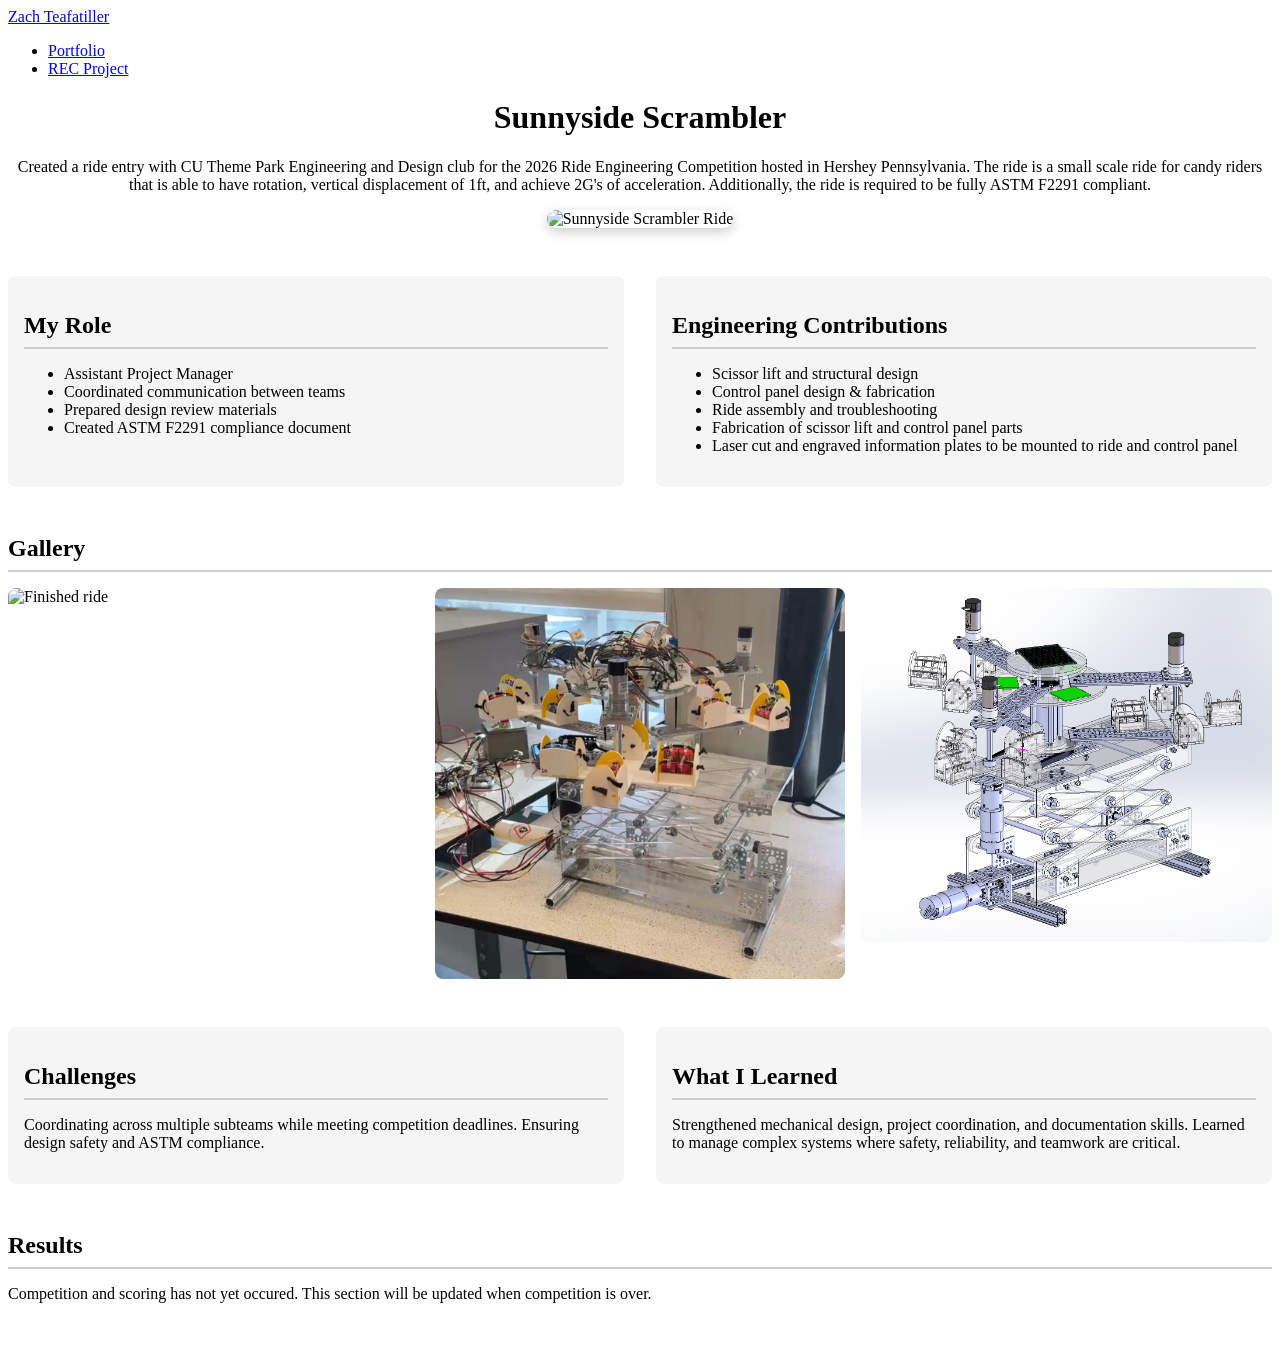
==== rec-project.html @ f2e5ba26 "added project page and included images" ====
<!DOCTYPE HTML>
<html>
<head>
    <title>Sunnyside Scrambler | Zach Teafatiller</title>
    <meta charset="utf-8" />
    <meta name="viewport" content="width=device-width, initial-scale=1" />
    <link rel="stylesheet" href="assets/css/main.css" />
    <style>
        /* Extra styling for project page layout */
        .hero {
            text-align: center;
            margin-bottom: 2rem;
        }
        .hero img {
            max-width: 80%;
            border-radius: 10px;
            box-shadow: 0 4px 12px rgba(0,0,0,0.2);
        }
        .section {
            margin: 3rem 0;
        }
        .section h2 {
            border-bottom: 2px solid #ccc;
            padding-bottom: 0.5rem;
            margin-bottom: 1rem;
        }
        .columns {
            display: flex;
            flex-wrap: wrap;
            gap: 2rem;
        }
        .column {
            flex: 1;
            min-width: 250px;
        }
        .gallery {
            display: grid;
            grid-template-columns: repeat(auto-fit, minmax(200px, 1fr));
            gap: 1rem;
        }
        .gallery img {
            width: 100%;
            border-radius: 8px;
        }
        .card {
            background: #f5f5f5;
            padding: 1rem;
            border-radius: 8px;
        }
    </style>
</head>

<body class="is-preload">

<div id="wrapper">

    <!-- Header -->
    <header id="header">
        <a href="index.html" class="logo">Zach Teafatiller</a>
    </header>

    <nav id="nav">
        <ul class="links">
            <li><a href="index.html">Portfolio</a></li>
            <li class="active"><a href="#">REC Project</a></li>
        </ul>
    </nav>

    <div id="main">

        <!-- Hero -->
        <div class="hero">
            <h1>Sunnyside Scrambler</h1>
            <p>Created a ride entry with CU Theme Park Engineering and Design club for the 2026 Ride Engineering Competition hosted in Hershey Pennsylvania.
                The ride is a small scale ride for candy riders that is able to have rotation, vertical displacement of 1ft, and achieve 2G's of acceleration.
                Additionally, the ride is required to be fully ASTM F2291 compliant.
            </p>
            <img src="images/rec2601.jpg" alt="Sunnyside Scrambler Ride">
        </div>

        <!-- Role & Contributions -->
        <div class="section columns">
            <div class="column card">
                <h2>My Role</h2>
                <ul>
                    <li>Assistant Project Manager</li>
                    <li>Coordinated communication between teams</li>
                    <li>Prepared design review materials</li>
                    <li>Created ASTM F2291 compliance document</li>
                </ul>
            </div>
            <div class="column card">
                <h2>Engineering Contributions</h2>
                <ul>
                    <li>Scissor lift and structural design</li>
                    <li>Control panel design & fabrication</li>
                    <li>Ride assembly and troubleshooting</li>
                    <li>Fabrication of scissor lift and control panel parts</li>
                    <li>Laser cut and engraved information plates to be mounted to ride and control panel</li>
                </ul>
            </div>
        </div>

        <!-- Gallery -->
        <div class="section">
            <h2>Gallery</h2>
            <div class="gallery">
                <img src="images/rec2601.jpg" alt="Finished ride" object-fit="cover" object-position="center 30%">
                <img src="images/rec2602.png" alt="Ride without theming">
                <img src="images/rec2603.png" alt="CAD Screenshot">
            </div>
        </div>

        <!-- Challenges & Learning -->
        <div class="section columns">
            <div class="column card">
                <h2>Challenges</h2>
                <p>
                    Coordinating across multiple subteams while meeting competition deadlines.
                    Ensuring design safety and ASTM compliance.
                </p>
            </div>
            <div class="column card">
                <h2>What I Learned</h2>
                <p>
                    Strengthened mechanical design, project coordination, and documentation skills.
                    Learned to manage complex systems where safety, reliability, and teamwork are critical.
                </p>
            </div>
        </div>

        <div class="section">
            <h2>Results</h2>
            <div class="results">
                Competition and scoring has not yet occured. This section will be updated when competition is over.
            </div>
        </div>

    </div>

</div>

<script src="assets/js/jquery.min.js"></script>
<script src="assets/js/main.js"></script>
</body>
</html>
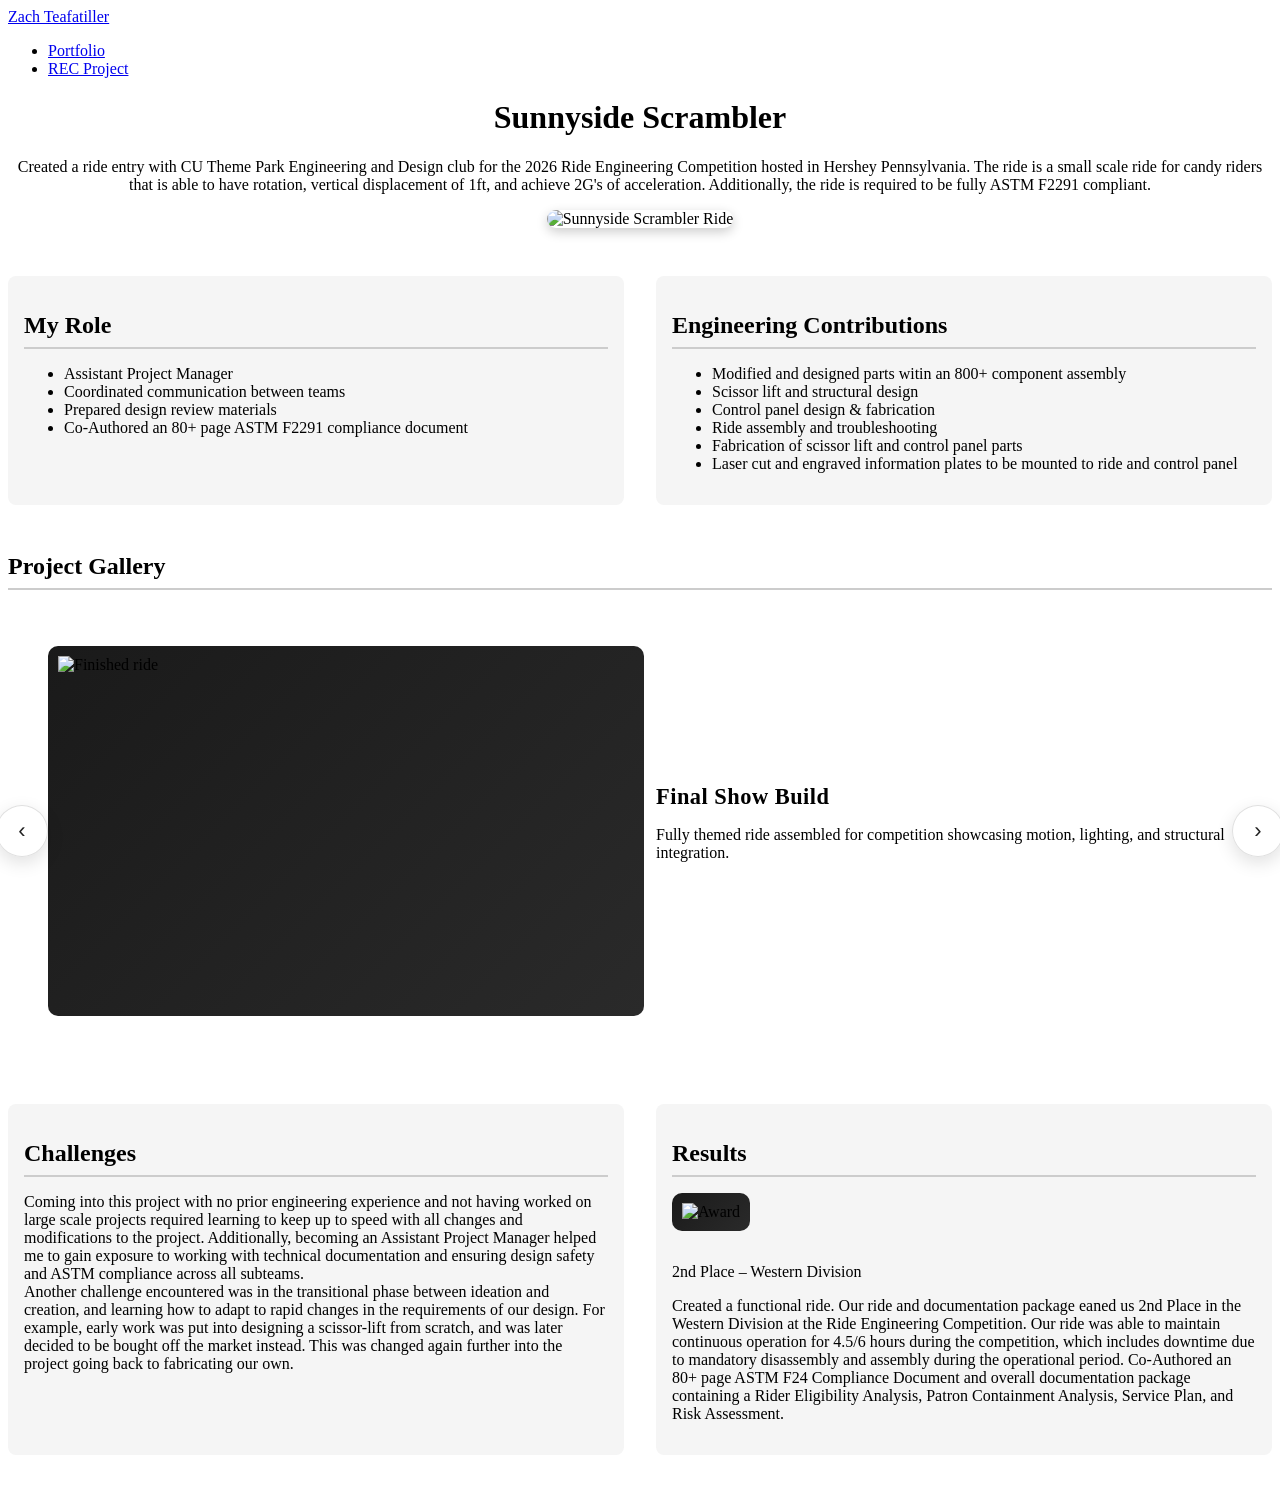
==== commit fcec1f8a: "updated rec post results and fixed nav" ====
--- a/rec-project.html
+++ b/rec-project.html
@@ -47,6 +47,132 @@
             padding: 1rem;
             border-radius: 8px;
         }
+        .imagineering-gallery {
+            position: relative;
+            display: flex;
+            align-items: center;
+            justify-content: center;
+        }
+
+        /* Track behaves like a curated exhibit strip */
+        .gallery-track {
+            display: flex;
+            overflow: hidden;
+            scroll-behavior: smooth;
+            width: 100%;
+        }
+
+        /* Each “slide” feels like a concept board */
+        .slide {
+            flex: 0 0 100%;
+            box-sizing: border-box;
+
+            display: grid;
+            grid-template-columns: 1fr 1fr;
+            gap: 2rem;
+
+            padding: 2.5rem;
+
+            min-height: 420px; /* 🔥 key fix */
+            align-items: center;
+        }
+        .caption {
+            overflow-wrap: break-word;
+            word-wrap: break-word;
+            min-width: 0;
+        }
+
+        /* Image styling = polished concept art feel */
+        .slide img {
+            width: 100%;
+            height: 350px;
+            object-fit: contain;
+            background: linear-gradient(135deg, #1a1a1a, #2a2a2a);
+            padding: 10px;
+            border-radius: 10px;
+        }
+
+        /* Typography = Imagineering report style */
+        .caption h3 {
+            margin: 0 0 0.5rem 0;
+            font-size: 1.4rem;
+            letter-spacing: 0.5px;
+        }
+
+        .caption p {
+            overflow-wrap: break-word;
+            word-break: normal;
+        }
+
+        /* Navigation buttons = subtle, clean, intentional */
+       .imagineering-gallery .nav-btn {
+            position: absolute;
+            top: 50%;
+            transform: translateY(-50%);
+
+            width: 52px !important;
+            height: 52px !important;
+
+            min-width: 52px !important;
+            min-height: 52px !important;
+
+            padding: 0 !important;
+            margin: 0 !important;
+
+            display: flex;
+            align-items: center;
+            justify-content: center;
+
+            box-sizing: border-box;
+
+            border-radius: 50% !important;
+
+            background: rgba(255,255,255,0.95);
+            border: 1px solid rgba(0,0,0,0.12);
+
+            font-size: 22px;
+            line-height: 1;
+
+            color: #222;
+
+            cursor: pointer;
+            user-select: none;
+
+            box-shadow: 0 6px 18px rgba(0,0,0,0.12);
+
+            overflow: hidden;
+        }
+
+        .nav-btn:hover {
+            transform: translateY(-50%) scale(1.08);
+            background: #fff;
+            box-shadow: 0 10px 24px rgba(0,0,0,0.18);
+        }
+
+        .nav-btn:active {
+            transform: translateY(-50%) scale(0.98);
+        }
+
+        .nav-btn.left {
+            left: -12px;
+        }
+
+        .nav-btn.right {
+            right: -12px;
+        }
+
+        .card img {
+            width: 100%;
+            max-width: 100%;
+            height: 220px;
+            object-fit: contain;
+
+            background: linear-gradient(135deg, #1a1a1a, #2a2a2a);
+            padding: 10px;
+            border-radius: 10px;
+
+            margin-bottom: 1rem;
+        }
     </style>
 </head>
 
@@ -86,12 +212,13 @@
                     <li>Assistant Project Manager</li>
                     <li>Coordinated communication between teams</li>
                     <li>Prepared design review materials</li>
-                    <li>Created ASTM F2291 compliance document</li>
+                    <li>Co-Authored an 80+ page ASTM F2291 compliance document</li>
                 </ul>
             </div>
             <div class="column card">
                 <h2>Engineering Contributions</h2>
                 <ul>
+                    <li>Modified and designed parts witin an 800+ component assembly</li>
                     <li>Scissor lift and structural design</li>
                     <li>Control panel design & fabrication</li>
                     <li>Ride assembly and troubleshooting</li>
@@ -103,11 +230,58 @@
 
         <!-- Gallery -->
         <div class="section">
-            <h2>Gallery</h2>
-            <div class="gallery">
-                <img src="images/rec2601.jpg" alt="Finished ride" object-fit="cover" object-position="center 30%">
-                <img src="images/rec2602.png" alt="Ride without theming">
-                <img src="images/rec2603.png" alt="CAD Screenshot">
+            <h2>Project Gallery</h2>
+
+            <div class="imagineering-gallery">
+
+                <button class="nav-btn left" onclick="scrollGallery(-1)">‹</button>
+
+                <div class="gallery-track" id="gallery">
+
+                    <div class="slide">
+                        <img src="images/rec2601.jpg" alt="Finished ride">
+                        <div class="caption">
+                            <h3>Final Show Build</h3>
+                            <p>Fully themed ride assembled for competition showcasing motion, lighting, and structural integration.</p>
+                        </div>
+                    </div>
+
+                    <div class="slide">
+                        <img src="images/rec2602.png" alt="Ride without theming">
+                        <div class="caption">
+                            <h3>Structural Phase</h3>
+                            <p>Core ride mechanism prior to theming integration and finishing details.</p>
+                        </div>
+                    </div>
+
+                    <div class="slide">
+                        <img src="images/rec2603.png" alt="CAD Screenshot">
+                        <div class="caption">
+                            <h3>Digital Design Development</h3>
+                            <p>Full assembly CAD used for iteration, clearance checks, and compliance validation.</p>
+                        </div>
+                    </div>
+
+                    <div class="slide">
+                        <img src="images/rec2604.jpg" alt="Information Plate">
+                        <div class="caption">
+                            <h3>Maintenance and Ride Information Elements</h3>
+                            <p>Designed signage and information plates fabricated for ride maintenance interaction and ASTM F1193.7 compliance display.</p>
+                        </div>
+                    </div>
+
+                    <div class="slide">
+                        <img src="images/rec2605.jpg" alt="Control Panel">
+                        <div class="caption">
+                            <h3>Operator Control System</h3>
+                            <p>Custom control panel designed for safe ride operation and load/unload coordination.</p>
+                        </div>
+                    </div>
+
+                </div>
+
+                <button class="nav-btn right" onclick="scrollGallery(1)">›</button>
+
             </div>
         </div>
 
@@ -116,23 +290,28 @@
             <div class="column card">
                 <h2>Challenges</h2>
                 <p>
-                    Coordinating across multiple subteams while meeting competition deadlines.
-                    Ensuring design safety and ASTM compliance.
+                    Coming into this project with no prior engineering experience and not having worked on large scale projects 
+                    required learning to keep up to speed with all changes and modifications to the project. 
+                    Additionally, becoming an Assistant Project Manager helped me to gain exposure to working with technical 
+                    documentation and ensuring design safety and ASTM compliance across all subteams.
+                    <br>
+                    Another challenge encountered was in the transitional phase between ideation and creation, and learning how to adapt to rapid changes
+                    in the requirements of our design. For example, early work was put into designing a scissor-lift from scratch, and was later decided 
+                    to be bought off the market instead. This was changed again further into the project going back to fabricating our own. 
                 </p>
             </div>
             <div class="column card">
-                <h2>What I Learned</h2>
+                <h2>Results</h2>
+                <div class="award">
+                    <img src="images/rec2606.jpg" alt="Award">
+                    <p class="award-title">2nd Place – Western Division</p>
+                </div>
                 <p>
-                    Strengthened mechanical design, project coordination, and documentation skills.
-                    Learned to manage complex systems where safety, reliability, and teamwork are critical.
+                    Created a functional ride. Our ride and documentation package eaned us 2nd Place in the Western Division at the Ride Engineering Competition.
+                    Our ride was able to maintain continuous operation for 4.5/6 hours during the competition, which includes downtime due to mandatory disassembly
+                    and assembly during the operational period. Co-Authored an 80+ page ASTM F24 Compliance Document and overall documentation package containing a Rider Eligibility Analysis,
+                    Patron Containment Analysis, Service Plan, and Risk Assessment.
                 </p>
-            </div>
-        </div>
-
-        <div class="section">
-            <h2>Results</h2>
-            <div class="results">
-                Competition and scoring has not yet occured. This section will be updated when competition is over.
             </div>
         </div>
 
@@ -142,5 +321,30 @@
 
 <script src="assets/js/jquery.min.js"></script>
 <script src="assets/js/main.js"></script>
+<script>
+function scrollGallery(direction) {
+    const track = document.getElementById("gallery");
+    const slides = track.querySelectorAll(".slide");
+    const slideWidth = slides[0].getBoundingClientRect().width;
+
+    const maxScroll = slideWidth * (slides.length - 1);
+    const current = track.scrollLeft;
+
+    let next = current + direction * slideWidth;
+
+    // LOOP LOGIC
+    if (next < 0) {
+        next = maxScroll;
+    } 
+    else if (next > maxScroll) {
+        next = 0;
+    }
+
+    track.scrollTo({
+        left: next,
+        behavior: "smooth"
+    });
+}
+</script>
 </body>
 </html>
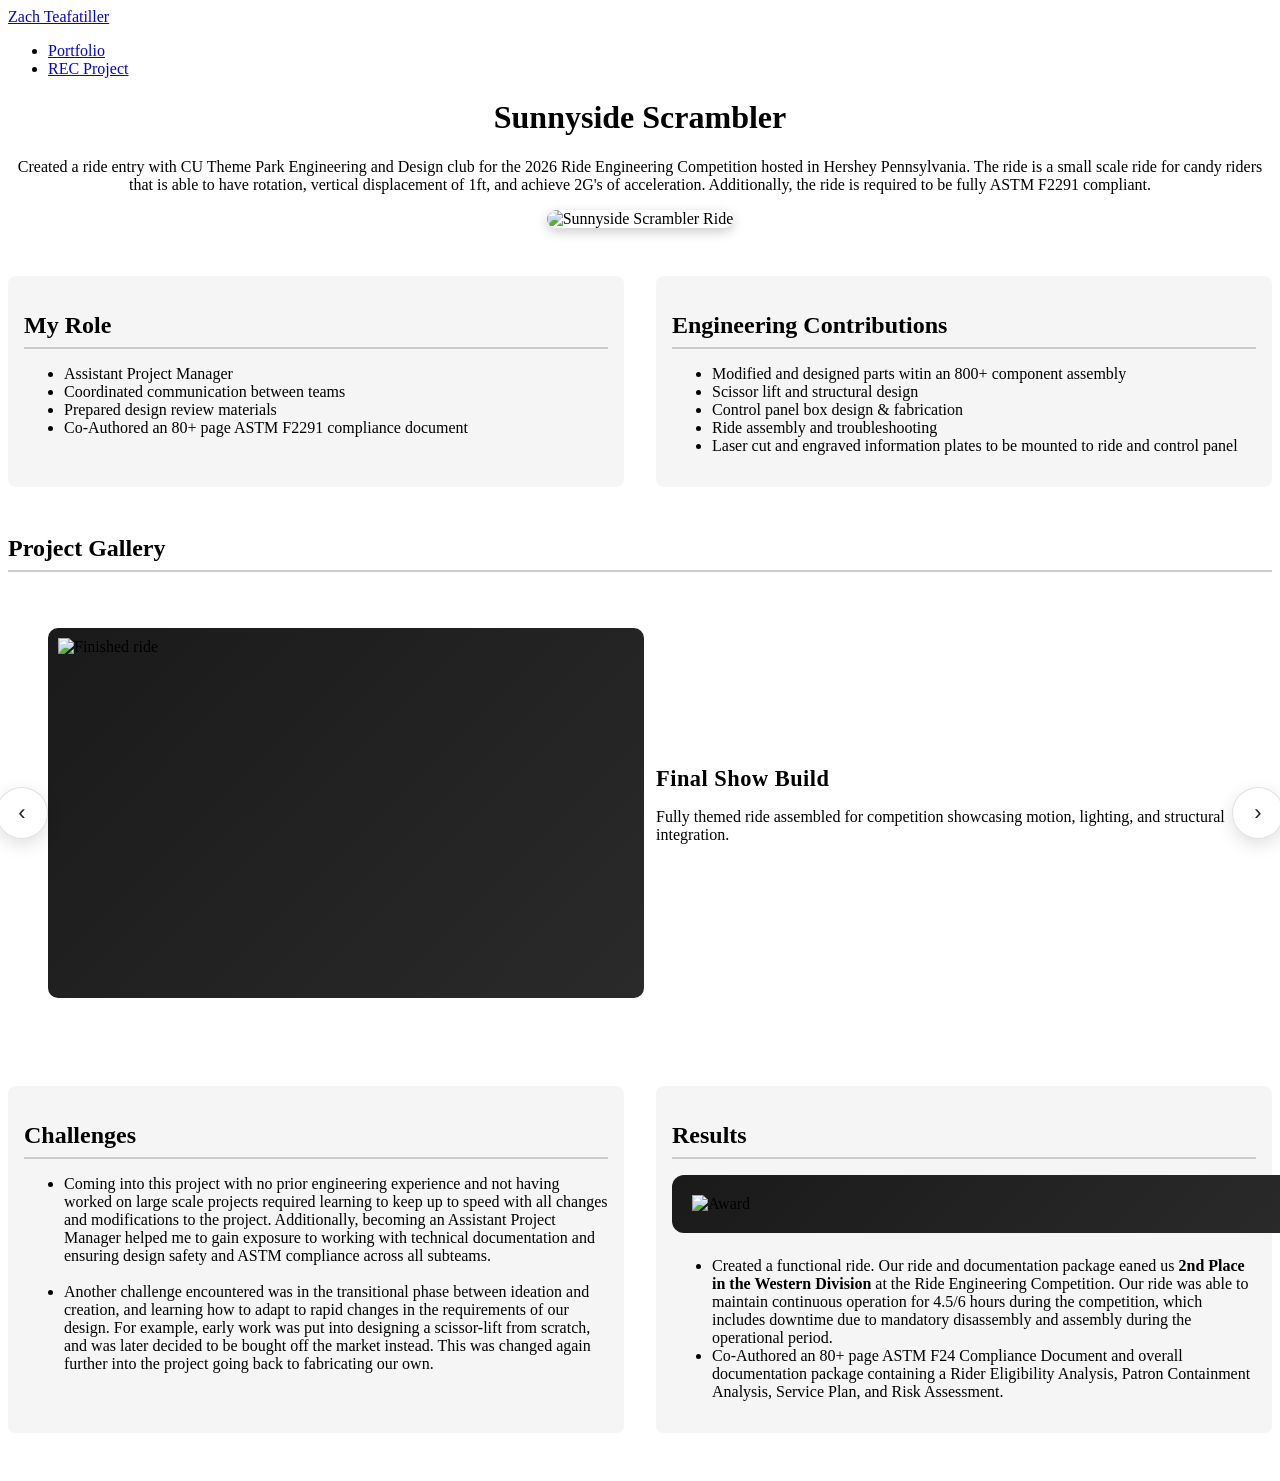
==== commit 36b388f4: "added video and final picture, other minor tweaks" ====
--- a/rec-project.html
+++ b/rec-project.html
@@ -161,17 +161,27 @@
             right: -12px;
         }
 
-        .card img {
-            width: 100%;
-            max-width: 100%;
-            height: 220px;
+        .award img {
+            width: 100%;
+            height: auto;              /* 🔥 lets it scale naturally */
+            max-height: 500px;         /* optional cap */
             object-fit: contain;
 
+            display: block;
+            margin: 0 auto 1.5rem auto;
+
+            background: linear-gradient(135deg, #1a1a1a, #2a2a2a);
+            padding: 20px;
+            border-radius: 12px;
+        }
+
+        .slide video {
+            width: 100%;
+            height: 350px;
+            object-fit: contain;
             background: linear-gradient(135deg, #1a1a1a, #2a2a2a);
             padding: 10px;
             border-radius: 10px;
-
-            margin-bottom: 1rem;
         }
     </style>
 </head>
@@ -220,9 +230,8 @@
                 <ul>
                     <li>Modified and designed parts witin an 800+ component assembly</li>
                     <li>Scissor lift and structural design</li>
-                    <li>Control panel design & fabrication</li>
+                    <li>Control panel box design & fabrication</li>
                     <li>Ride assembly and troubleshooting</li>
-                    <li>Fabrication of scissor lift and control panel parts</li>
                     <li>Laser cut and engraved information plates to be mounted to ride and control panel</li>
                 </ul>
             </div>
@@ -243,6 +252,17 @@
                         <div class="caption">
                             <h3>Final Show Build</h3>
                             <p>Fully themed ride assembled for competition showcasing motion, lighting, and structural integration.</p>
+                        </div>
+                    </div>
+
+                    <div class="slide">
+                        <video controls id="demo-video">
+                            <source src="images/rec2600.mp4" type="video/mp4">
+                        </video>
+
+                        <div class="caption">
+                            <h3>Ride Motion Demonstration</h3>
+                            <p>Full operational test showing rotation and vertical displacement during continuous operation.</p>
                         </div>
                     </div>
 
@@ -290,27 +310,31 @@
             <div class="column card">
                 <h2>Challenges</h2>
                 <p>
-                    Coming into this project with no prior engineering experience and not having worked on large scale projects 
-                    required learning to keep up to speed with all changes and modifications to the project. 
-                    Additionally, becoming an Assistant Project Manager helped me to gain exposure to working with technical 
-                    documentation and ensuring design safety and ASTM compliance across all subteams.
-                    <br>
-                    Another challenge encountered was in the transitional phase between ideation and creation, and learning how to adapt to rapid changes
-                    in the requirements of our design. For example, early work was put into designing a scissor-lift from scratch, and was later decided 
-                    to be bought off the market instead. This was changed again further into the project going back to fabricating our own. 
+                    <ul><li>Coming into this project with no prior engineering experience and not having worked on large scale projects 
+                        required learning to keep up to speed with all changes and modifications to the project. 
+                        Additionally, becoming an Assistant Project Manager helped me to gain exposure to working with technical 
+                        documentation and ensuring design safety and ASTM compliance across all subteams.</li>
+                        <br>
+                        <li>Another challenge encountered was in the transitional phase between ideation and creation, and learning how to adapt to rapid changes
+                        in the requirements of our design. For example, early work was put into designing a scissor-lift from scratch, and was later decided 
+                        to be bought off the market instead. This was changed again further into the project going back to fabricating our own. </li>
+                    </ul>
+                    
                 </p>
             </div>
             <div class="column card">
                 <h2>Results</h2>
                 <div class="award">
                     <img src="images/rec2606.jpg" alt="Award">
-                    <p class="award-title">2nd Place – Western Division</p>
                 </div>
                 <p>
-                    Created a functional ride. Our ride and documentation package eaned us 2nd Place in the Western Division at the Ride Engineering Competition.
+                    <ul>
+                    <li>Created a functional ride. Our ride and documentation package eaned us <strong>2nd Place in the Western Division</strong> at the Ride Engineering Competition.
                     Our ride was able to maintain continuous operation for 4.5/6 hours during the competition, which includes downtime due to mandatory disassembly
-                    and assembly during the operational period. Co-Authored an 80+ page ASTM F24 Compliance Document and overall documentation package containing a Rider Eligibility Analysis,
-                    Patron Containment Analysis, Service Plan, and Risk Assessment.
+                    and assembly during the operational period. </li>
+                    
+                    <li>Co-Authored an 80+ page ASTM F24 Compliance Document and overall documentation package containing a Rider Eligibility Analysis,
+                    Patron Containment Analysis, Service Plan, and Risk Assessment.</li></ul>
                 </p>
             </div>
         </div>
@@ -345,6 +369,15 @@
         behavior: "smooth"
     });
 }
+
+const video = document.getElementById("demo-video");
+
+video.addEventListener("timeupdate", () => {
+    if (video.currentTime >= 18 || video.currentTime <= 5) {
+        video.pause();
+        video.currentTime = 5.5; // loops first 15 seconds
+    }
+});
 </script>
 </body>
 </html>
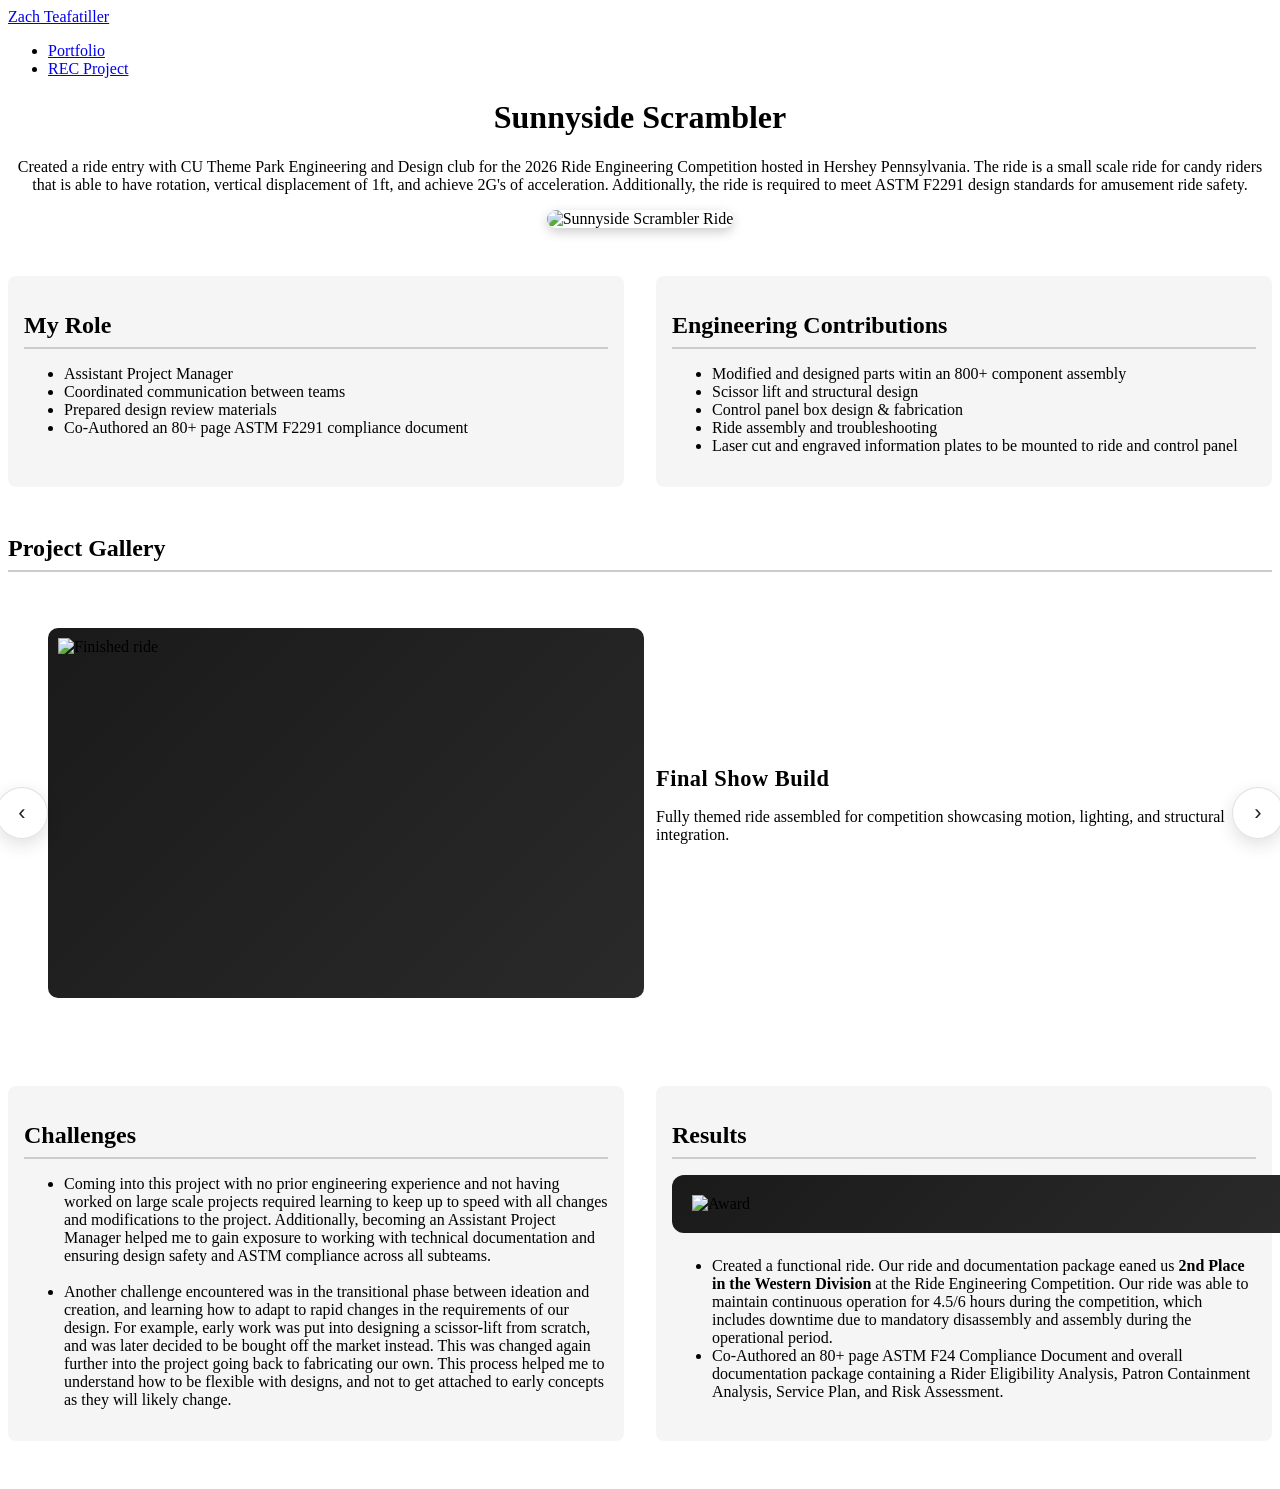
==== commit 219dc1aa: "small text tweaks" ====
--- a/rec-project.html
+++ b/rec-project.html
@@ -209,7 +209,7 @@
             <h1>Sunnyside Scrambler</h1>
             <p>Created a ride entry with CU Theme Park Engineering and Design club for the 2026 Ride Engineering Competition hosted in Hershey Pennsylvania.
                 The ride is a small scale ride for candy riders that is able to have rotation, vertical displacement of 1ft, and achieve 2G's of acceleration.
-                Additionally, the ride is required to be fully ASTM F2291 compliant.
+                Additionally, the ride is required to meet ASTM F2291 design standards for amusement ride safety.
             </p>
             <img src="images/rec2601.jpg" alt="Sunnyside Scrambler Ride">
         </div>
@@ -317,7 +317,8 @@
                         <br>
                         <li>Another challenge encountered was in the transitional phase between ideation and creation, and learning how to adapt to rapid changes
                         in the requirements of our design. For example, early work was put into designing a scissor-lift from scratch, and was later decided 
-                        to be bought off the market instead. This was changed again further into the project going back to fabricating our own. </li>
+                        to be bought off the market instead. This was changed again further into the project going back to fabricating our own. This process helped
+                        me to understand how to be flexible with designs, and not to get attached to early concepts as they will likely change.</li>
                     </ul>
                     
                 </p>
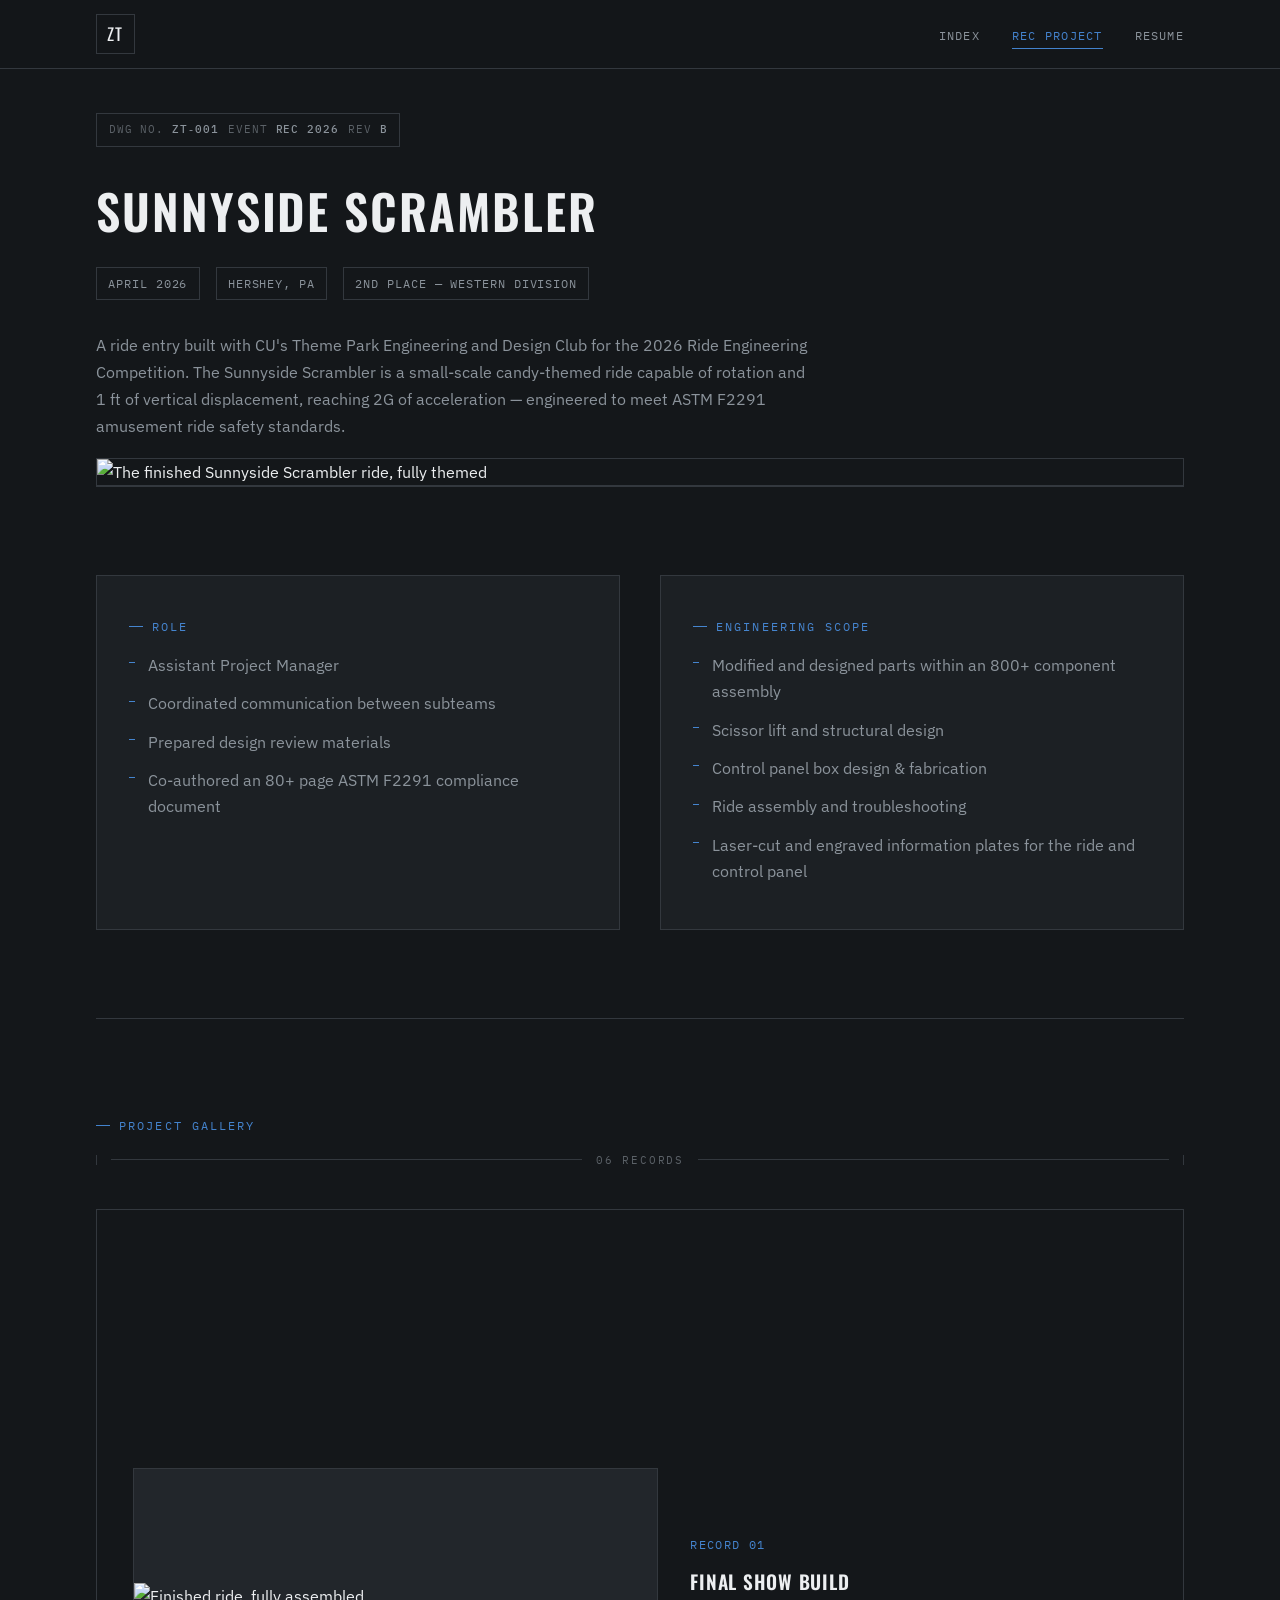
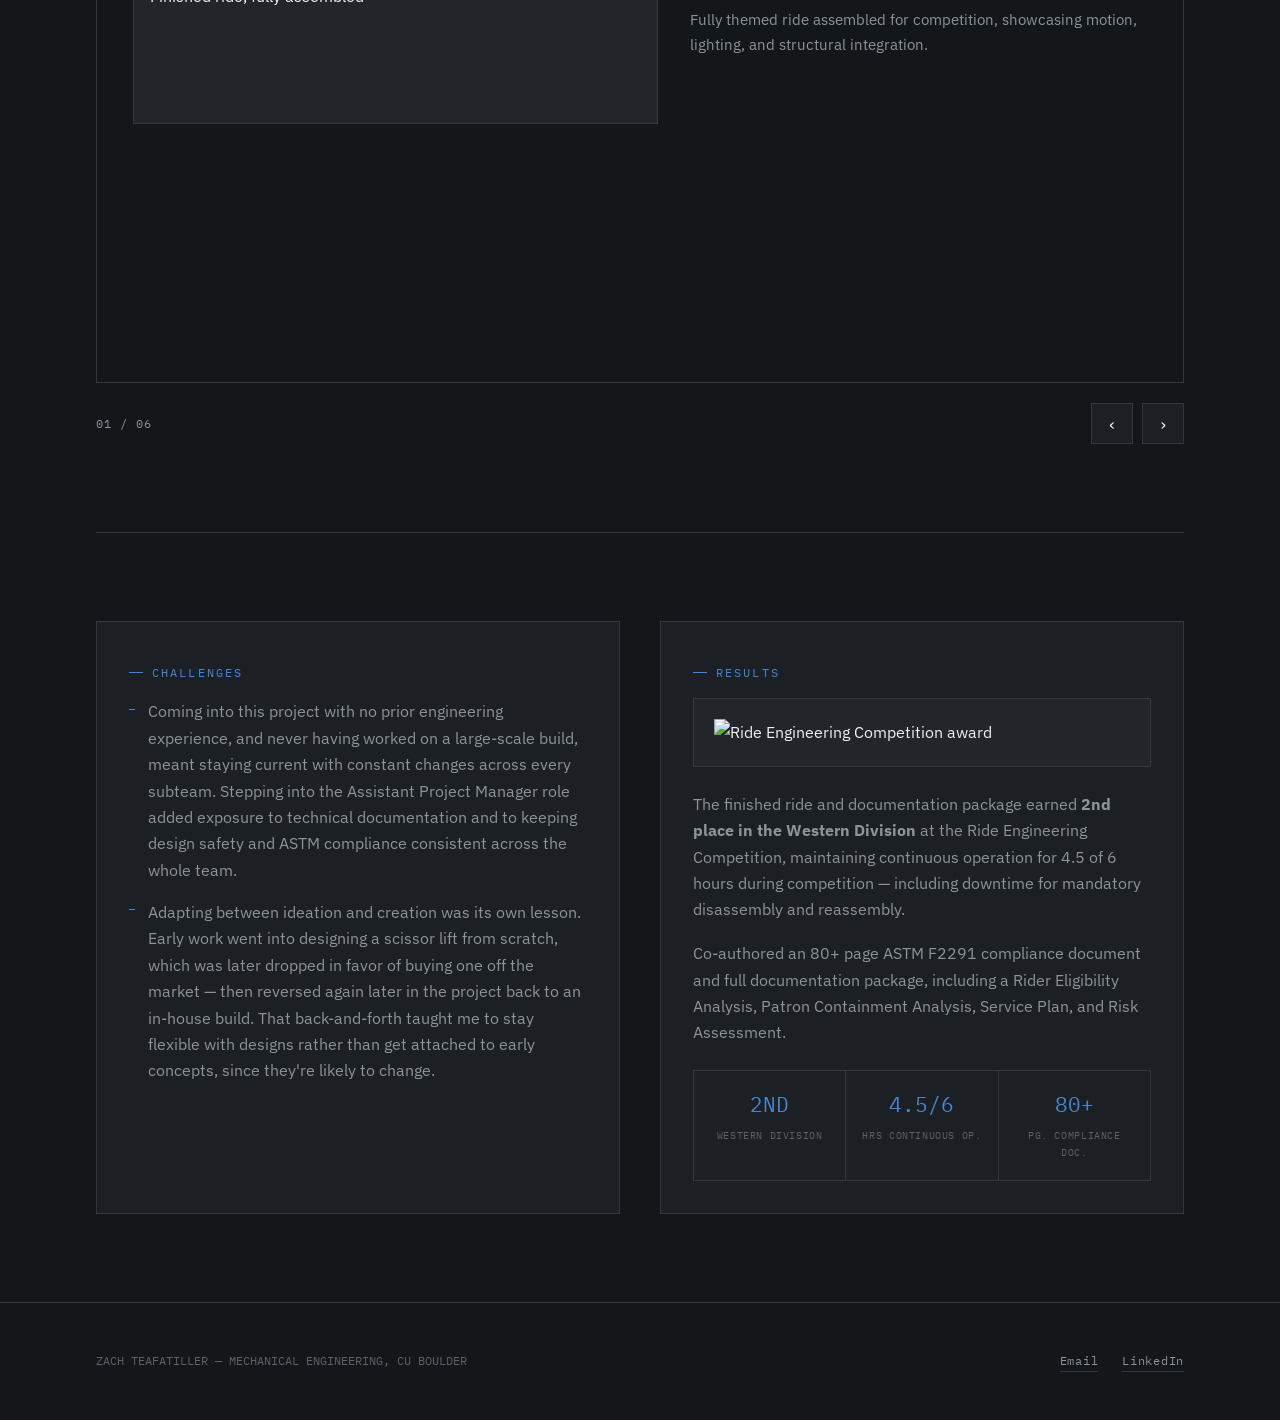
==== commit 619460be: "2.0" ====
--- a/rec-project.html
+++ b/rec-project.html
@@ -1,384 +1,232 @@
-<!DOCTYPE HTML>
-<html>
+<!DOCTYPE html>
+<html lang="en">
 <head>
-    <title>Sunnyside Scrambler | Zach Teafatiller</title>
-    <meta charset="utf-8" />
-    <meta name="viewport" content="width=device-width, initial-scale=1" />
-    <link rel="stylesheet" href="assets/css/main.css" />
-    <style>
-        /* Extra styling for project page layout */
-        .hero {
-            text-align: center;
-            margin-bottom: 2rem;
-        }
-        .hero img {
-            max-width: 80%;
-            border-radius: 10px;
-            box-shadow: 0 4px 12px rgba(0,0,0,0.2);
-        }
-        .section {
-            margin: 3rem 0;
-        }
-        .section h2 {
-            border-bottom: 2px solid #ccc;
-            padding-bottom: 0.5rem;
-            margin-bottom: 1rem;
-        }
-        .columns {
-            display: flex;
-            flex-wrap: wrap;
-            gap: 2rem;
-        }
-        .column {
-            flex: 1;
-            min-width: 250px;
-        }
-        .gallery {
-            display: grid;
-            grid-template-columns: repeat(auto-fit, minmax(200px, 1fr));
-            gap: 1rem;
-        }
-        .gallery img {
-            width: 100%;
-            border-radius: 8px;
-        }
-        .card {
-            background: #f5f5f5;
-            padding: 1rem;
-            border-radius: 8px;
-        }
-        .imagineering-gallery {
-            position: relative;
-            display: flex;
-            align-items: center;
-            justify-content: center;
-        }
-
-        /* Track behaves like a curated exhibit strip */
-        .gallery-track {
-            display: flex;
-            overflow: hidden;
-            scroll-behavior: smooth;
-            width: 100%;
-        }
-
-        /* Each “slide” feels like a concept board */
-        .slide {
-            flex: 0 0 100%;
-            box-sizing: border-box;
-
-            display: grid;
-            grid-template-columns: 1fr 1fr;
-            gap: 2rem;
-
-            padding: 2.5rem;
-
-            min-height: 420px; /* 🔥 key fix */
-            align-items: center;
-        }
-        .caption {
-            overflow-wrap: break-word;
-            word-wrap: break-word;
-            min-width: 0;
-        }
-
-        /* Image styling = polished concept art feel */
-        .slide img {
-            width: 100%;
-            height: 350px;
-            object-fit: contain;
-            background: linear-gradient(135deg, #1a1a1a, #2a2a2a);
-            padding: 10px;
-            border-radius: 10px;
-        }
-
-        /* Typography = Imagineering report style */
-        .caption h3 {
-            margin: 0 0 0.5rem 0;
-            font-size: 1.4rem;
-            letter-spacing: 0.5px;
-        }
-
-        .caption p {
-            overflow-wrap: break-word;
-            word-break: normal;
-        }
-
-        /* Navigation buttons = subtle, clean, intentional */
-       .imagineering-gallery .nav-btn {
-            position: absolute;
-            top: 50%;
-            transform: translateY(-50%);
-
-            width: 52px !important;
-            height: 52px !important;
-
-            min-width: 52px !important;
-            min-height: 52px !important;
-
-            padding: 0 !important;
-            margin: 0 !important;
-
-            display: flex;
-            align-items: center;
-            justify-content: center;
-
-            box-sizing: border-box;
-
-            border-radius: 50% !important;
-
-            background: rgba(255,255,255,0.95);
-            border: 1px solid rgba(0,0,0,0.12);
-
-            font-size: 22px;
-            line-height: 1;
-
-            color: #222;
-
-            cursor: pointer;
-            user-select: none;
-
-            box-shadow: 0 6px 18px rgba(0,0,0,0.12);
-
-            overflow: hidden;
-        }
-
-        .nav-btn:hover {
-            transform: translateY(-50%) scale(1.08);
-            background: #fff;
-            box-shadow: 0 10px 24px rgba(0,0,0,0.18);
-        }
-
-        .nav-btn:active {
-            transform: translateY(-50%) scale(0.98);
-        }
-
-        .nav-btn.left {
-            left: -12px;
-        }
-
-        .nav-btn.right {
-            right: -12px;
-        }
-
-        .award img {
-            width: 100%;
-            height: auto;              /* 🔥 lets it scale naturally */
-            max-height: 500px;         /* optional cap */
-            object-fit: contain;
-
-            display: block;
-            margin: 0 auto 1.5rem auto;
-
-            background: linear-gradient(135deg, #1a1a1a, #2a2a2a);
-            padding: 20px;
-            border-radius: 12px;
-        }
-
-        .slide video {
-            width: 100%;
-            height: 350px;
-            object-fit: contain;
-            background: linear-gradient(135deg, #1a1a1a, #2a2a2a);
-            padding: 10px;
-            border-radius: 10px;
-        }
-    </style>
+  <meta charset="utf-8" />
+  <title>Sunnyside Scrambler — Zach Teafatiller</title>
+  <meta name="viewport" content="width=device-width, initial-scale=1" />
+  <meta name="description" content="The Sunnyside Scrambler — a Ride Engineering Competition entry built with CU's Theme Park Engineering and Design Club." />
+  <link rel="stylesheet" href="assets/css/main.css" />
 </head>
-
-<body class="is-preload">
-
-<div id="wrapper">
-
-    <!-- Header -->
-    <header id="header">
-        <a href="index.html" class="logo">Zach Teafatiller</a>
-    </header>
-
-    <nav id="nav">
-        <ul class="links">
-            <li><a href="index.html">Portfolio</a></li>
-            <li class="active"><a href="#">REC Project</a></li>
-        </ul>
-    </nav>
-
-    <div id="main">
-
-        <!-- Hero -->
-        <div class="hero">
-            <h1>Sunnyside Scrambler</h1>
-            <p>Created a ride entry with CU Theme Park Engineering and Design club for the 2026 Ride Engineering Competition hosted in Hershey Pennsylvania.
-                The ride is a small scale ride for candy riders that is able to have rotation, vertical displacement of 1ft, and achieve 2G's of acceleration.
-                Additionally, the ride is required to meet ASTM F2291 design standards for amusement ride safety.
-            </p>
-            <img src="images/rec2601.jpg" alt="Sunnyside Scrambler Ride">
-        </div>
-
-        <!-- Role & Contributions -->
-        <div class="section columns">
-            <div class="column card">
-                <h2>My Role</h2>
-                <ul>
-                    <li>Assistant Project Manager</li>
-                    <li>Coordinated communication between teams</li>
-                    <li>Prepared design review materials</li>
-                    <li>Co-Authored an 80+ page ASTM F2291 compliance document</li>
-                </ul>
-            </div>
-            <div class="column card">
-                <h2>Engineering Contributions</h2>
-                <ul>
-                    <li>Modified and designed parts witin an 800+ component assembly</li>
-                    <li>Scissor lift and structural design</li>
-                    <li>Control panel box design & fabrication</li>
-                    <li>Ride assembly and troubleshooting</li>
-                    <li>Laser cut and engraved information plates to be mounted to ride and control panel</li>
-                </ul>
-            </div>
-        </div>
-
-        <!-- Gallery -->
-        <div class="section">
-            <h2>Project Gallery</h2>
-
-            <div class="imagineering-gallery">
-
-                <button class="nav-btn left" onclick="scrollGallery(-1)">‹</button>
-
-                <div class="gallery-track" id="gallery">
-
-                    <div class="slide">
-                        <img src="images/rec2601.jpg" alt="Finished ride">
-                        <div class="caption">
-                            <h3>Final Show Build</h3>
-                            <p>Fully themed ride assembled for competition showcasing motion, lighting, and structural integration.</p>
-                        </div>
-                    </div>
-
-                    <div class="slide">
-                        <video controls id="demo-video">
-                            <source src="images/rec2600.mp4" type="video/mp4">
-                        </video>
-
-                        <div class="caption">
-                            <h3>Ride Motion Demonstration</h3>
-                            <p>Full operational test showing rotation and vertical displacement during continuous operation.</p>
-                        </div>
-                    </div>
-
-                    <div class="slide">
-                        <img src="images/rec2602.png" alt="Ride without theming">
-                        <div class="caption">
-                            <h3>Structural Phase</h3>
-                            <p>Core ride mechanism prior to theming integration and finishing details.</p>
-                        </div>
-                    </div>
-
-                    <div class="slide">
-                        <img src="images/rec2603.png" alt="CAD Screenshot">
-                        <div class="caption">
-                            <h3>Digital Design Development</h3>
-                            <p>Full assembly CAD used for iteration, clearance checks, and compliance validation.</p>
-                        </div>
-                    </div>
-
-                    <div class="slide">
-                        <img src="images/rec2604.jpg" alt="Information Plate">
-                        <div class="caption">
-                            <h3>Maintenance and Ride Information Elements</h3>
-                            <p>Designed signage and information plates fabricated for ride maintenance interaction and ASTM F1193.7 compliance display.</p>
-                        </div>
-                    </div>
-
-                    <div class="slide">
-                        <img src="images/rec2605.jpg" alt="Control Panel">
-                        <div class="caption">
-                            <h3>Operator Control System</h3>
-                            <p>Custom control panel designed for safe ride operation and load/unload coordination.</p>
-                        </div>
-                    </div>
-
-                </div>
-
-                <button class="nav-btn right" onclick="scrollGallery(1)">›</button>
-
-            </div>
-        </div>
-
-        <!-- Challenges & Learning -->
-        <div class="section columns">
-            <div class="column card">
-                <h2>Challenges</h2>
-                <p>
-                    <ul><li>Coming into this project with no prior engineering experience and not having worked on large scale projects 
-                        required learning to keep up to speed with all changes and modifications to the project. 
-                        Additionally, becoming an Assistant Project Manager helped me to gain exposure to working with technical 
-                        documentation and ensuring design safety and ASTM compliance across all subteams.</li>
-                        <br>
-                        <li>Another challenge encountered was in the transitional phase between ideation and creation, and learning how to adapt to rapid changes
-                        in the requirements of our design. For example, early work was put into designing a scissor-lift from scratch, and was later decided 
-                        to be bought off the market instead. This was changed again further into the project going back to fabricating our own. This process helped
-                        me to understand how to be flexible with designs, and not to get attached to early concepts as they will likely change.</li>
-                    </ul>
-                    
-                </p>
-            </div>
-            <div class="column card">
-                <h2>Results</h2>
-                <div class="award">
-                    <img src="images/rec2606.jpg" alt="Award">
-                </div>
-                <p>
-                    <ul>
-                    <li>Created a functional ride. Our ride and documentation package eaned us <strong>2nd Place in the Western Division</strong> at the Ride Engineering Competition.
-                    Our ride was able to maintain continuous operation for 4.5/6 hours during the competition, which includes downtime due to mandatory disassembly
-                    and assembly during the operational period. </li>
-                    
-                    <li>Co-Authored an 80+ page ASTM F24 Compliance Document and overall documentation package containing a Rider Eligibility Analysis,
-                    Patron Containment Analysis, Service Plan, and Risk Assessment.</li></ul>
-                </p>
-            </div>
-        </div>
-
+<body>
+
+  <nav id="site-nav">
+    <div class="container bar">
+      <a href="index.html" class="logo">ZT</a>
+      <ul class="nav-links">
+        <li><a href="index.html">Index</a></li>
+        <li><a href="rec-project.html" class="active">REC Project</a></li>
+        <li><a href="resume.html">Resume</a></li>
+      </ul>
+      <button class="nav-toggle" aria-label="Toggle navigation" aria-expanded="false">☰</button>
     </div>
-
-</div>
-
-<script src="assets/js/jquery.min.js"></script>
-<script src="assets/js/main.js"></script>
-<script>
-function scrollGallery(direction) {
-    const track = document.getElementById("gallery");
-    const slides = track.querySelectorAll(".slide");
-    const slideWidth = slides[0].getBoundingClientRect().width;
-
-    const maxScroll = slideWidth * (slides.length - 1);
-    const current = track.scrollLeft;
-
-    let next = current + direction * slideWidth;
-
-    // LOOP LOGIC
-    if (next < 0) {
-        next = maxScroll;
-    } 
-    else if (next > maxScroll) {
-        next = 0;
-    }
-
-    track.scrollTo({
-        left: next,
-        behavior: "smooth"
-    });
-}
-
-const video = document.getElementById("demo-video");
-
-video.addEventListener("timeupdate", () => {
-    if (video.currentTime >= 18 || video.currentTime <= 5) {
-        video.pause();
-        video.currentTime = 5.5; // loops first 15 seconds
-    }
-});
-</script>
+  </nav>
+
+  <main>
+
+    <!-- Project hero -->
+    <section class="container proj-hero">
+      <div class="title-block">
+        <span>DWG NO. <b>ZT&#8209;001</b></span>
+        <span>EVENT <b>REC 2026</b></span>
+        <span>REV <b>B</b></span>
+      </div>
+      <h1>Sunnyside Scrambler</h1>
+      <div class="meta-row">
+        <span>APRIL 2026</span>
+        <span>HERSHEY, PA</span>
+        <span>2ND PLACE — WESTERN DIVISION</span>
+      </div>
+      <p class="lede">
+        A ride entry built with CU's Theme Park Engineering and Design Club for the
+        2026 Ride Engineering Competition. The Sunnyside Scrambler is a small-scale
+        candy-themed ride capable of rotation and 1&nbsp;ft of vertical displacement,
+        reaching 2G of acceleration — engineered to meet ASTM F2291 amusement ride
+        safety standards.
+      </p>
+      <div class="cover">
+        <img src="images/rec2601.jpg" alt="The finished Sunnyside Scrambler ride, fully themed" />
+      </div>
+    </section>
+
+    <!-- Role & contributions -->
+    <section class="section container" data-reveal>
+      <div class="role-grid">
+        <div class="role-card">
+          <span class="eyebrow">Role</span>
+          <ul>
+            <li>Assistant Project Manager</li>
+            <li>Coordinated communication between subteams</li>
+            <li>Prepared design review materials</li>
+            <li>Co-authored an 80+ page ASTM F2291 compliance document</li>
+          </ul>
+        </div>
+        <div class="role-card">
+          <span class="eyebrow">Engineering Scope</span>
+          <ul>
+            <li>Modified and designed parts within an 800+ component assembly</li>
+            <li>Scissor lift and structural design</li>
+            <li>Control panel box design &amp; fabrication</li>
+            <li>Ride assembly and troubleshooting</li>
+            <li>Laser-cut and engraved information plates for the ride and control panel</li>
+          </ul>
+        </div>
+      </div>
+    </section>
+
+    <!-- Gallery -->
+    <section class="section container" data-reveal>
+      <span class="eyebrow">Project Gallery</span>
+      <div class="dim-rule">
+        <span class="tick"></span><span class="line"></span>
+        <span class="label">06 Records</span>
+        <span class="line"></span><span class="tick"></span>
+      </div>
+
+      <div class="gallery" data-gallery>
+        <div class="gallery-frame">
+          <div class="gallery-track">
+
+            <div class="slide">
+              <div class="media"><img src="images/rec2601.jpg" alt="Finished ride, fully assembled"></div>
+              <div class="caption">
+                <span class="idx mono">RECORD 01</span>
+                <h3>Final Show Build</h3>
+                <p>Fully themed ride assembled for competition, showcasing motion, lighting, and structural integration.</p>
+              </div>
+            </div>
+
+            <div class="slide">
+              <div class="media">
+                <video controls preload="metadata">
+                  <source src="images/rec2600.mp4" type="video/mp4">
+                </video>
+              </div>
+              <div class="caption">
+                <span class="idx mono">RECORD 02</span>
+                <h3>Ride Motion Demonstration</h3>
+                <p>Full operational test showing rotation and vertical displacement during continuous operation.</p>
+              </div>
+            </div>
+
+            <div class="slide">
+              <div class="media"><img src="images/rec2602.png" alt="Ride mechanism before theming"></div>
+              <div class="caption">
+                <span class="idx mono">RECORD 03</span>
+                <h3>Structural Phase</h3>
+                <p>Core ride mechanism prior to theming integration and finishing details.</p>
+              </div>
+            </div>
+
+            <div class="slide">
+              <div class="media"><img src="images/rec2603.png" alt="Full assembly CAD screenshot"></div>
+              <div class="caption">
+                <span class="idx mono">RECORD 04</span>
+                <h3>Digital Design Development</h3>
+                <p>Full assembly CAD used for iteration, clearance checks, and compliance validation.</p>
+              </div>
+            </div>
+
+            <div class="slide">
+              <div class="media"><img src="images/rec2604.jpg" alt="Ride information plate"></div>
+              <div class="caption">
+                <span class="idx mono">RECORD 05</span>
+                <h3>Maintenance &amp; Information Plates</h3>
+                <p>Signage and information plates fabricated for ride maintenance and ASTM F1193.7 compliance display.</p>
+              </div>
+            </div>
+
+            <div class="slide">
+              <div class="media"><img src="images/rec2605.jpg" alt="Control panel"></div>
+              <div class="caption">
+                <span class="idx mono">RECORD 06</span>
+                <h3>Operator Control System</h3>
+                <p>Custom control panel designed for safe ride operation and load/unload coordination.</p>
+              </div>
+            </div>
+
+          </div>
+        </div>
+
+        <div class="gallery-controls">
+          <span class="counter mono">01 / 06</span>
+          <div class="buttons">
+            <button class="nav-btn prev" aria-label="Previous slide">&lsaquo;</button>
+            <button class="nav-btn next" aria-label="Next slide">&rsaquo;</button>
+          </div>
+        </div>
+      </div>
+    </section>
+
+    <!-- Challenges & Results -->
+    <section class="section container" data-reveal>
+      <div class="split-2">
+        <div class="panel">
+          <span class="eyebrow">Challenges</span>
+          <ul>
+            <li>
+              Coming into this project with no prior engineering experience, and never
+              having worked on a large-scale build, meant staying current with constant
+              changes across every subteam. Stepping into the Assistant Project Manager
+              role added exposure to technical documentation and to keeping design
+              safety and ASTM compliance consistent across the whole team.
+            </li>
+            <li>
+              Adapting between ideation and creation was its own lesson. Early work went
+              into designing a scissor lift from scratch, which was later dropped in
+              favor of buying one off the market — then reversed again later in the
+              project back to an in-house build. That back-and-forth taught me to stay
+              flexible with designs rather than get attached to early concepts, since
+              they're likely to change.
+            </li>
+          </ul>
+        </div>
+
+        <div class="panel">
+          <span class="eyebrow">Results</span>
+          <div class="award-frame">
+            <img src="images/rec2606.jpg" alt="Ride Engineering Competition award">
+          </div>
+          <p>
+            The finished ride and documentation package earned <strong>2nd place in the
+            Western Division</strong> at the Ride Engineering Competition, maintaining
+            continuous operation for 4.5 of 6 hours during competition — including
+            downtime for mandatory disassembly and reassembly.
+          </p>
+          <p>
+            Co-authored an 80+ page ASTM F2291 compliance document and full
+            documentation package, including a Rider Eligibility Analysis, Patron
+            Containment Analysis, Service Plan, and Risk Assessment.
+          </p>
+          <div class="stat-row">
+            <div class="stat-tile">
+              <span class="num mono">2ND</span>
+              <span class="label">Western Division</span>
+            </div>
+            <div class="stat-tile">
+              <span class="num mono">4.5/6</span>
+              <span class="label">Hrs Continuous Op.</span>
+            </div>
+            <div class="stat-tile">
+              <span class="num mono">80+</span>
+              <span class="label">Pg. Compliance Doc.</span>
+            </div>
+          </div>
+        </div>
+      </div>
+    </section>
+
+  </main>
+
+  <footer id="site-footer">
+    <div class="container row">
+      <p>ZACH TEAFATILLER — MECHANICAL ENGINEERING, CU BOULDER</p>
+      <div class="socials">
+        <a href="mailto:zwteafatiller@gmail.com">Email</a>
+        <a href="https://www.linkedin.com/in/zach-teafatiller">LinkedIn</a>
+      </div>
+    </div>
+  </footer>
+
+  <script src="assets/js/main.js"></script>
 </body>
-</html>+</html>
--- a/assets/css/main.css
+++ b/assets/css/main.css
@@ -0,0 +1,526 @@
+/* =========================================================
+   Zach Teafatiller — Portfolio
+   Design language: technical drawing / drafting-table.
+   Title blocks, dimension rules, crop marks, spec-sheet lists.
+   ========================================================= */
+
+@import url("https://fonts.googleapis.com/css2?family=Oswald:wght@500;600;700&family=IBM+Plex+Sans:wght@400;500;600&family=IBM+Plex+Mono:wght@400;500&display=swap");
+
+:root{
+  /* --- color tokens --- */
+  --ink:        #14171a;   /* base background, near-black graphite   */
+  --panel:      #1c2024;   /* card / panel surface                   */
+  --panel-2:    #22262b;   /* raised surface (hover, alt rows)        */
+  --line:       #33383e;   /* hairline / rule / border                */
+  --paper:      #edeff1;   /* primary text, high contrast             */
+  --muted:      #8b939b;   /* secondary text                          */
+  --faint:      #5b6167;   /* tertiary / disabled text                */
+  --signal:     lab(64.51% -2.17 -55.22 / 0.781);   /* accent*/
+  --signal-ink: #2a2007;   /* text-on-signal                          */
+  --readout:    hsl(241, 46%, 57%);   /* teal — secondary accent (data / status) */
+
+  /* --- type --- */
+  --f-display: "Oswald", "Arial Narrow", sans-serif;
+  --f-body:    "IBM Plex Sans", "Segoe UI", sans-serif;
+  --f-mono:    "IBM Plex Mono", "Courier New", monospace;
+
+  --container: 68rem;
+}
+
+/* --- reset --- */
+*, *::before, *::after{ box-sizing: border-box; }
+html{ scroll-behavior: smooth; }
+body{
+  margin:0;
+  background: var(--ink);
+  color: var(--paper);
+  font-family: var(--f-body);
+  font-size: 16px;
+  line-height: 1.65;
+  -webkit-font-smoothing: antialiased;
+}
+img, video{ max-width:100%; display:block; }
+a{ color: inherit; text-decoration: none; }
+ul{ margin:0; padding:0; list-style:none; }
+h1,h2,h3,h4{
+  font-family: var(--f-display);
+  text-transform: uppercase;
+  letter-spacing: 0.04em;
+  font-weight: 600;
+  margin: 0 0 1rem 0;
+  color: var(--paper);
+}
+p{ margin: 0 0 1.1rem 0; color: var(--muted); }
+.mono{ font-family: var(--f-mono); }
+
+:focus-visible{
+  outline: 2px solid var(--signal);
+  outline-offset: 3px;
+}
+
+/* --- layout helpers --- */
+.container{
+  width: min(100% - 3rem, var(--container));
+  margin-inline: auto;
+}
+.section{ padding: 5.5rem 0; border-top: 1px solid var(--line); }
+.section:first-of-type{ border-top: 0; }
+.eyebrow{
+  font-family: var(--f-mono);
+  font-size: 0.72rem;
+  letter-spacing: 0.18em;
+  text-transform: uppercase;
+  color: var(--signal);
+  display: inline-flex;
+  align-items: center;
+  gap: 0.6rem;
+  margin-bottom: 1rem;
+}
+.eyebrow::before{
+  content:"";
+  width: 0.85rem;
+  height: 1px;
+  background: var(--signal);
+}
+
+/* dimension rule — divider styled like a drafting dimension line */
+.dim-rule{
+  display:flex;
+  align-items:center;
+  gap: 0.85rem;
+  margin: 0 0 2.5rem 0;
+}
+.dim-rule .tick{ width:1px; height:10px; background: var(--line); flex-shrink:0; }
+.dim-rule .line{ flex:1; height:1px; background: var(--line); }
+.dim-rule .label{
+  font-family: var(--f-mono);
+  font-size: 0.7rem;
+  letter-spacing: 0.16em;
+  text-transform: uppercase;
+  color: var(--faint);
+  white-space: nowrap;
+}
+
+/* title-block tag — small corner label referencing drawing sheets */
+.title-block{
+  font-family: var(--f-mono);
+  font-size: 0.68rem;
+  letter-spacing: 0.08em;
+  color: var(--faint);
+  display: inline-flex;
+  gap: 0.6rem;
+  border: 1px solid var(--line);
+  padding: 0.45rem 0.75rem;
+  white-space: nowrap;
+}
+.title-block b{ color: var(--muted); font-weight: 500; }
+
+/* =============== NAV =============== */
+#site-nav{
+  position: sticky;
+  top: 0;
+  z-index: 100;
+  background: rgba(20,23,26,0.86);
+  backdrop-filter: blur(10px);
+  border-bottom: 1px solid var(--line);
+}
+#site-nav .bar{
+  display:flex;
+  align-items:center;
+  justify-content:space-between;
+  height: 4.25rem;
+}
+.logo{
+  font-family: var(--f-display);
+  font-size: 1.05rem;
+  letter-spacing: 0.06em;
+  border: 1px solid var(--line);
+  padding: 0.35rem 0.65rem;
+}
+.logo:hover{ border-color: var(--signal); color: var(--signal); }
+.nav-links{ display:flex; gap: 2rem; }
+.nav-links a{
+  font-family: var(--f-mono);
+  font-size: 0.78rem;
+  letter-spacing: 0.1em;
+  text-transform: uppercase;
+  color: var(--muted);
+  padding: 0.3rem 0;
+  border-bottom: 1px solid transparent;
+  transition: color .2s ease, border-color .2s ease;
+}
+.nav-links a:hover{ color: var(--paper); }
+.nav-links a.active{ color: var(--signal); border-color: var(--signal); }
+.nav-toggle{
+  display:none;
+  background:none;
+  border: 1px solid var(--line);
+  color: var(--paper);
+  width: 2.4rem; height: 2.4rem;
+  font-family: var(--f-mono);
+  cursor: pointer;
+}
+
+@media (max-width: 700px){
+  .nav-links{
+    position: absolute;
+    inset: 4.25rem 0 auto 0;
+    flex-direction: column;
+    background: var(--ink);
+    border-bottom: 1px solid var(--line);
+    padding: 1.5rem 1.5rem 2rem;
+    gap: 1.25rem;
+    transform: translateY(-8px);
+    opacity: 0;
+    pointer-events: none;
+    transition: transform .2s ease, opacity .2s ease;
+  }
+  .nav-links.open{ transform: translateY(0); opacity: 1; pointer-events:auto; }
+  .nav-toggle{ display:block; }
+}
+
+/* =============== HERO =============== */
+.hero{
+  position: relative;
+  padding: 3.5rem 0 4.5rem;
+  border: 1px solid var(--line);
+  margin: 1.75rem auto 0;
+}
+.hero::before, .hero::after,
+.hero .crop-tl, .hero .crop-br{ content:""; }
+.crop{
+  position:absolute;
+  width: 1.1rem; height: 1.1rem;
+  border: 1px solid var(--signal);
+  opacity: .8;
+}
+.crop.tl{ top:-1px; left:-1px; border-right:0; border-bottom:0; }
+.crop.tr{ top:-1px; right:-1px; border-left:0; border-bottom:0; }
+.crop.bl{ bottom:-1px; left:-1px; border-right:0; border-top:0; }
+.crop.br{ bottom:-1px; right:-1px; border-left:0; border-top:0; }
+
+.hero-grid{
+  display:grid;
+  grid-template-columns: 1.1fr 0.9fr;
+  gap: 2.5rem;
+  align-items:center;
+  padding: 0 2.5rem;
+}
+.hero h1{
+  font-size: clamp(2.4rem, 5vw, 3.6rem);
+  line-height: 1.05;
+  margin-bottom: 1.25rem;
+}
+.hero .tagline{
+  font-size: 1.05rem;
+  color: var(--paper);
+  max-width: 34rem;
+}
+.hero .meta-row{
+  display:flex;
+  flex-wrap: wrap;
+  gap: 0.6rem 1rem;
+  margin-top: 1.75rem;
+}
+.hero .meta-row span{
+  font-family: var(--f-mono);
+  font-size: 0.72rem;
+  letter-spacing: 0.08em;
+  color: var(--muted);
+  border: 1px solid var(--line);
+  padding: 0.4rem 0.7rem;
+}
+.hero .title-block{ margin-top: 2rem; }
+
+.hero-art{ width:100%; }
+.hero-art svg{ width:100%; height:auto; overflow: visible; }
+.scrambler-hub{ fill: var(--panel-2); stroke: var(--line); }
+.scrambler-arm-group{
+  transform-origin: 300px 190px;
+  animation: spin 14s linear infinite;
+}
+.scrambler-arm-group.rev{
+  transform-origin: 300px 190px;
+  animation: spin-rev 9s linear infinite;
+}
+@keyframes spin{ to{ transform: rotate(360deg); } }
+@keyframes spin-rev{ to{ transform: rotate(-360deg); } }
+.blueprint-line{ stroke: var(--muted); fill:none; stroke-width:1.5; }
+.blueprint-dim{ stroke: var(--faint); stroke-width:1; }
+.blueprint-car{ fill: var(--panel); stroke: var(--signal); stroke-width: 1.5; }
+.blueprint-label{
+  font-family: var(--f-mono);
+  fill: var(--faint);
+  font-size: 9px;
+  letter-spacing: 0.03em;
+}
+.blueprint-label.hi{ fill: var(--signal); }
+
+@media (prefers-reduced-motion: reduce){
+  .scrambler-arm-group, .scrambler-arm-group.rev{ animation: none; }
+}
+
+@media (max-width: 850px){
+  .hero-grid{ grid-template-columns: 1fr; padding: 0 1.5rem; }
+  .hero-art{ order:-1; max-width: 22rem; margin-inline:auto; }
+}
+
+/* =============== ABOUT / SPEC LIST =============== */
+.about-grid{
+  display:grid;
+  grid-template-columns: 1.3fr 1fr;
+  gap: 3rem;
+}
+.spec-list li{
+  display:flex;
+  gap: 1rem;
+  padding: 0.9rem 0;
+  border-top: 1px solid var(--line);
+  font-family: var(--f-mono);
+  font-size: 0.85rem;
+  color: var(--muted);
+}
+.spec-list li:first-child{ border-top:0; }
+.spec-list li b{
+  color: var(--signal);
+  min-width: 2.2rem;
+  flex-shrink:0;
+}
+@media (max-width: 850px){
+  .about-grid{ grid-template-columns: 1fr; }
+}
+
+/* =============== FEATURED PROJECT CARD =============== */
+.project-card{
+  display:grid;
+  grid-template-columns: 1fr 1fr;
+  gap: 0;
+  border: 1px solid var(--line);
+  background: var(--panel);
+  overflow: hidden;
+  transition: border-color .2s ease;
+}
+.project-card:hover{ border-color: var(--signal); }
+.project-card .thumb{ position:relative; overflow:hidden; background: var(--panel-2); min-height: 16rem;}
+.project-card .thumb img{ width:100%; height:100%; object-fit:cover; transition: transform .5s ease; }
+.project-card:hover .thumb img{ transform: scale(1.04); }
+.project-card .copy{ padding: 2.5rem; display:flex; flex-direction:column; justify-content:center; }
+.project-card .copy .date{
+  font-family: var(--f-mono); font-size: 0.72rem; color: var(--readout);
+  letter-spacing: 0.1em; margin-bottom: 0.75rem; display:block;
+}
+.project-card .copy h3{ font-size: 1.5rem; margin-bottom: 0.9rem; }
+.project-card .copy .link-cta{
+  margin-top: 1rem;
+  font-family: var(--f-mono);
+  font-size: 0.78rem;
+  letter-spacing: 0.08em;
+  color: var(--signal);
+  display:inline-flex; align-items:center; gap:0.5rem;
+}
+@media (max-width: 850px){
+  .project-card{ grid-template-columns: 1fr; }
+}
+
+/* =============== FOOTER =============== */
+#site-footer{
+  border-top: 1px solid var(--line);
+  padding: 3rem 0;
+}
+#site-footer .row{
+  display:flex;
+  justify-content:space-between;
+  align-items:center;
+  flex-wrap: wrap;
+  gap: 1rem;
+}
+#site-footer p{ margin:0; font-family: var(--f-mono); font-size: 0.75rem; color: var(--faint); }
+#site-footer .socials{ display:flex; gap: 1.5rem; }
+#site-footer .socials a{
+  font-family: var(--f-mono);
+  font-size: 0.75rem;
+  letter-spacing: 0.06em;
+  color: var(--muted);
+  border-bottom: 1px solid var(--line);
+}
+#site-footer .socials a:hover{ color: var(--signal); border-color: var(--signal); }
+
+/* =============== PROJECT PAGE =============== */
+.proj-hero{
+  padding: 2.75rem 0 0;
+}
+.proj-hero .title-block{ margin-bottom: 1.5rem; }
+.proj-hero h1{ font-size: clamp(2rem, 4.2vw, 3rem); }
+.proj-hero .meta-row{ display:flex; flex-wrap:wrap; gap: 0.6rem 1rem; margin-bottom: 2rem; }
+.proj-hero .meta-row span{
+  font-family: var(--f-mono); font-size: 0.72rem; letter-spacing: 0.08em;
+  color: var(--muted); border: 1px solid var(--line); padding: 0.4rem 0.7rem;
+}
+.proj-hero .lede{ max-width: 46rem; font-size: 1.02rem; }
+.proj-hero .cover{
+  border: 1px solid var(--line);
+  overflow:hidden;
+  margin-top: 1rem;
+}
+.proj-hero .cover img{ width:100%; }
+
+.role-grid{
+  display:grid;
+  grid-template-columns: 1fr 1fr;
+  gap: 2.5rem;
+}
+.role-card{ border: 1px solid var(--line); padding: 2rem; background: var(--panel); }
+.role-card ul li{
+  position: relative;
+  padding-left: 1.2rem;
+  margin-bottom: 0.75rem;
+  color: var(--muted);
+}
+.role-card ul li::before{
+  content:"";
+  position:absolute; left:0; top: 0.65rem;
+  width: 6px; height: 1px;
+  background: var(--signal);
+}
+@media (max-width: 850px){ .role-grid{ grid-template-columns: 1fr; } }
+
+/* --- gallery / carousel --- */
+.gallery{ position: relative; }
+.gallery-frame{
+  border: 1px solid var(--line);
+  overflow:hidden;
+  position:relative;
+}
+.gallery-track{
+  display:flex;
+  transition: transform .45s ease;
+}
+.slide{
+  flex: 0 0 100%;
+  display:grid;
+  grid-template-columns: 1.15fr 1fr;
+  gap: 2rem;
+  padding: 2.25rem;
+  min-height: 22rem;
+  align-items:center;
+}
+.slide .media{
+  background: var(--panel-2);
+  border: 1px solid var(--line);
+  display:flex; align-items:center; justify-content:center;
+  min-height: 16rem;
+  overflow:hidden;
+}
+.slide .media img, .slide .media video{
+  width:100%; height:100%; object-fit:contain;
+}
+.slide .caption .idx{
+  font-family: var(--f-mono); font-size: 0.72rem; color: var(--signal);
+  letter-spacing:0.12em; display:block; margin-bottom: 0.75rem;
+}
+.slide .caption h3{ font-size: 1.2rem; margin-bottom: 0.6rem; }
+.slide .caption p{ font-size: 0.95rem; margin-bottom:0; }
+
+@media (max-width: 850px){
+  .slide{ grid-template-columns: 1fr; padding: 1.5rem; min-height: unset; }
+  .slide .media{ min-height: 13rem; }
+}
+
+.gallery-controls{
+  display:flex;
+  align-items:center;
+  justify-content:space-between;
+  margin-top: 1.25rem;
+}
+.gallery-controls .counter{
+  font-family: var(--f-mono);
+  font-size: 0.78rem;
+  color: var(--muted);
+  letter-spacing: 0.08em;
+}
+.gallery-controls .buttons{ display:flex; gap: 0.6rem; }
+.nav-btn{
+  width: 2.6rem; height: 2.6rem;
+  border: 1px solid var(--line);
+  background: var(--panel);
+  color: var(--paper);
+  font-family: var(--f-mono);
+  font-size: 1.05rem;
+  cursor:pointer;
+  display:flex; align-items:center; justify-content:center;
+  transition: border-color .2s ease, color .2s ease;
+}
+.nav-btn:hover{ border-color: var(--signal); color: var(--signal); }
+
+/* --- challenges / results --- */
+.split-2{
+  display:grid;
+  grid-template-columns: 1fr 1fr;
+  gap: 2.5rem;
+}
+.split-2 .panel{ border: 1px solid var(--line); background: var(--panel); padding: 2rem; }
+.split-2 .panel ul li{
+  position:relative; padding-left: 1.2rem; margin-bottom: 1rem; color: var(--muted);
+}
+.split-2 .panel ul li::before{
+  content:""; position:absolute; left:0; top:0.65rem; width:6px; height:1px; background: var(--signal);
+}
+.award-frame{
+  border: 1px solid var(--line);
+  background: var(--panel-2);
+  padding: 1.25rem;
+  margin-bottom: 1.5rem;
+}
+.stat-row{
+  display:grid;
+  grid-template-columns: repeat(3, 1fr);
+  gap: 1px;
+  background: var(--line);
+  margin-top: 1.5rem;
+  border: 1px solid var(--line);
+}
+.stat-tile{
+  background: var(--panel);
+  padding: 1.1rem 0.9rem;
+  text-align:center;
+}
+.stat-tile .num{
+  font-family: var(--f-mono);
+  font-size: 1.3rem;
+  color: var(--signal);
+  display:block;
+}
+.stat-tile .label{
+  font-family: var(--f-mono);
+  font-size: 0.64rem;
+  color: var(--faint);
+  letter-spacing: 0.06em;
+  text-transform: uppercase;
+  display:block;
+  margin-top: 0.35rem;
+}
+@media (max-width: 850px){
+  .split-2{ grid-template-columns: 1fr; }
+  .stat-row{ grid-template-columns: 1fr; }
+}
+
+.id-photo{
+  float: left;
+  width: 15rem;
+  margin: 0.15rem 1.25rem 0.75rem 0;
+  border: 1px solid var(--line);
+  padding: 0.35rem;
+  background: var(--panel);
+}
+.id-photo img{ filter: grayscale(1) contrast(1.05); }
+
+/* --- reveal-on-scroll --- */
+[data-reveal]{
+  opacity: 0;
+  transform: translateY(14px);
+  transition: opacity .6s ease, transform .6s ease;
+}
+[data-reveal].in{ opacity:1; transform: none; }
+@media (prefers-reduced-motion: reduce){
+  [data-reveal]{ opacity:1; transform:none; transition:none; }
+}
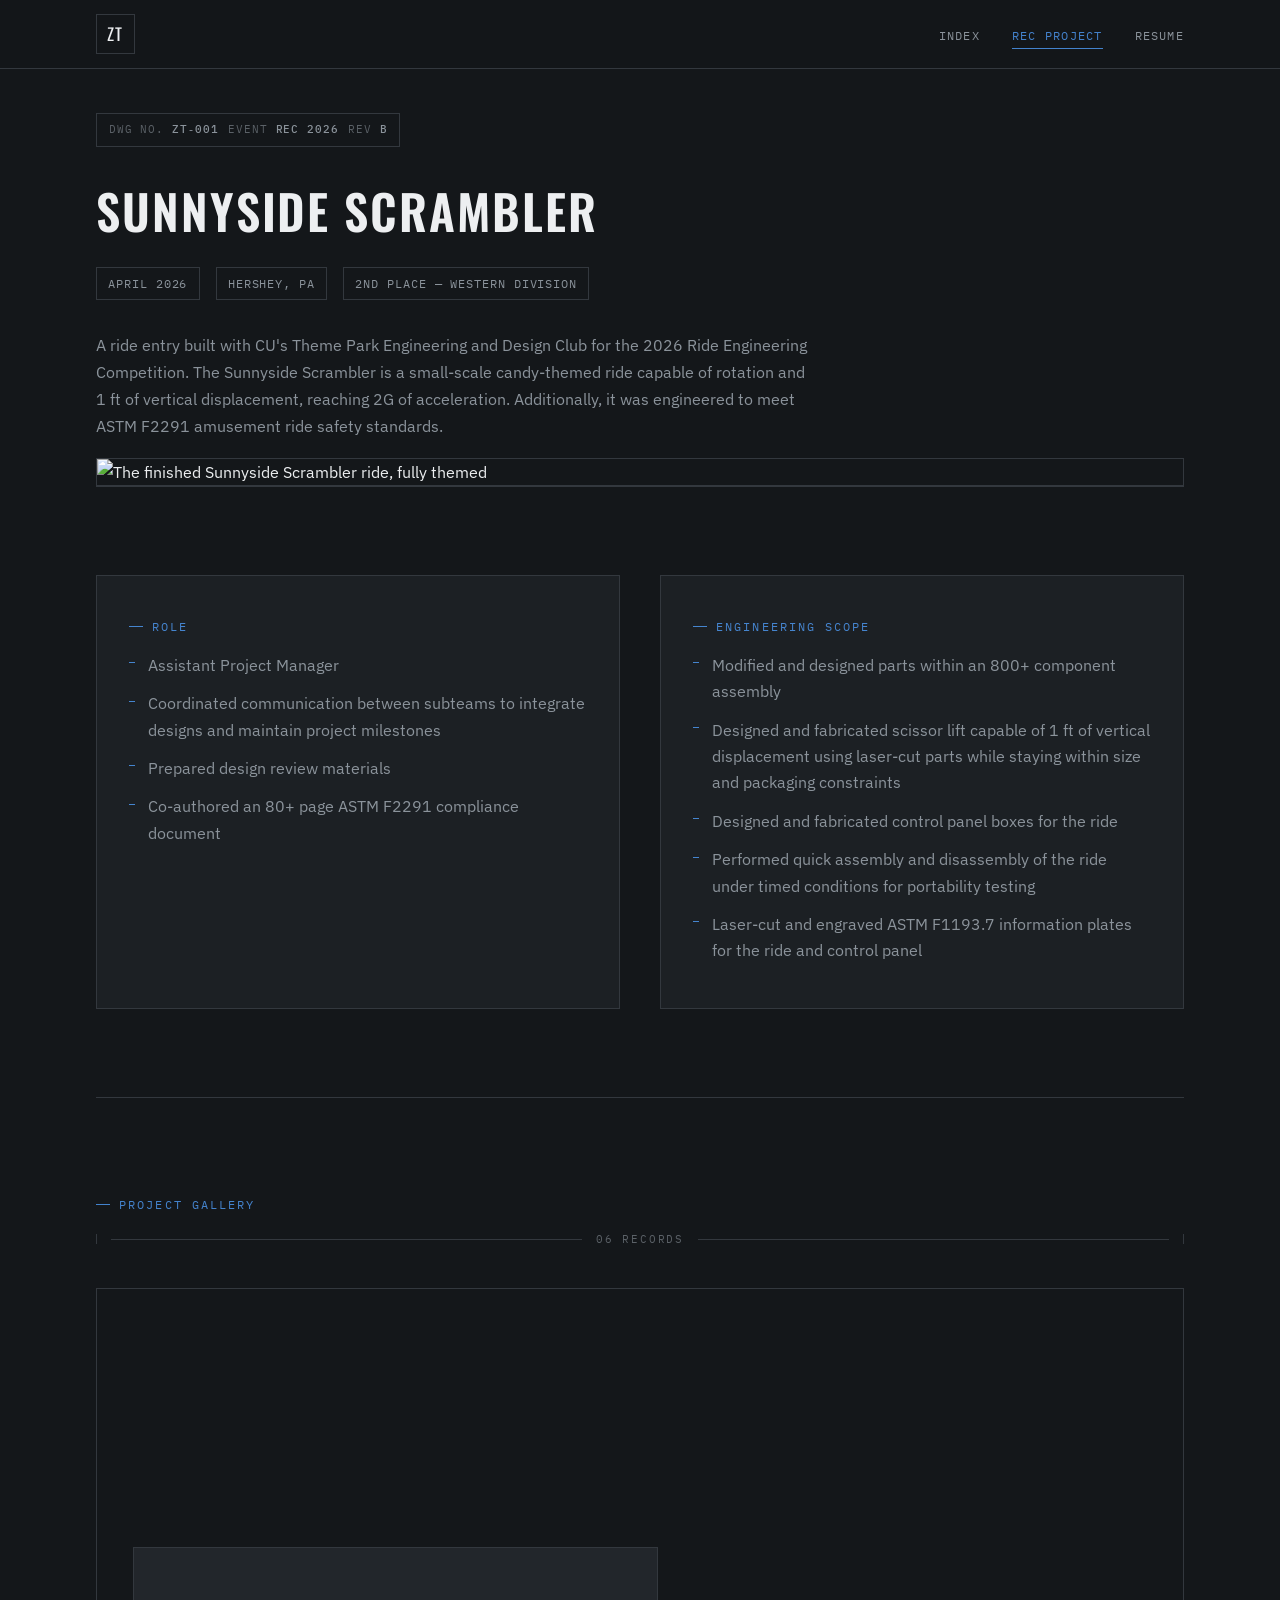
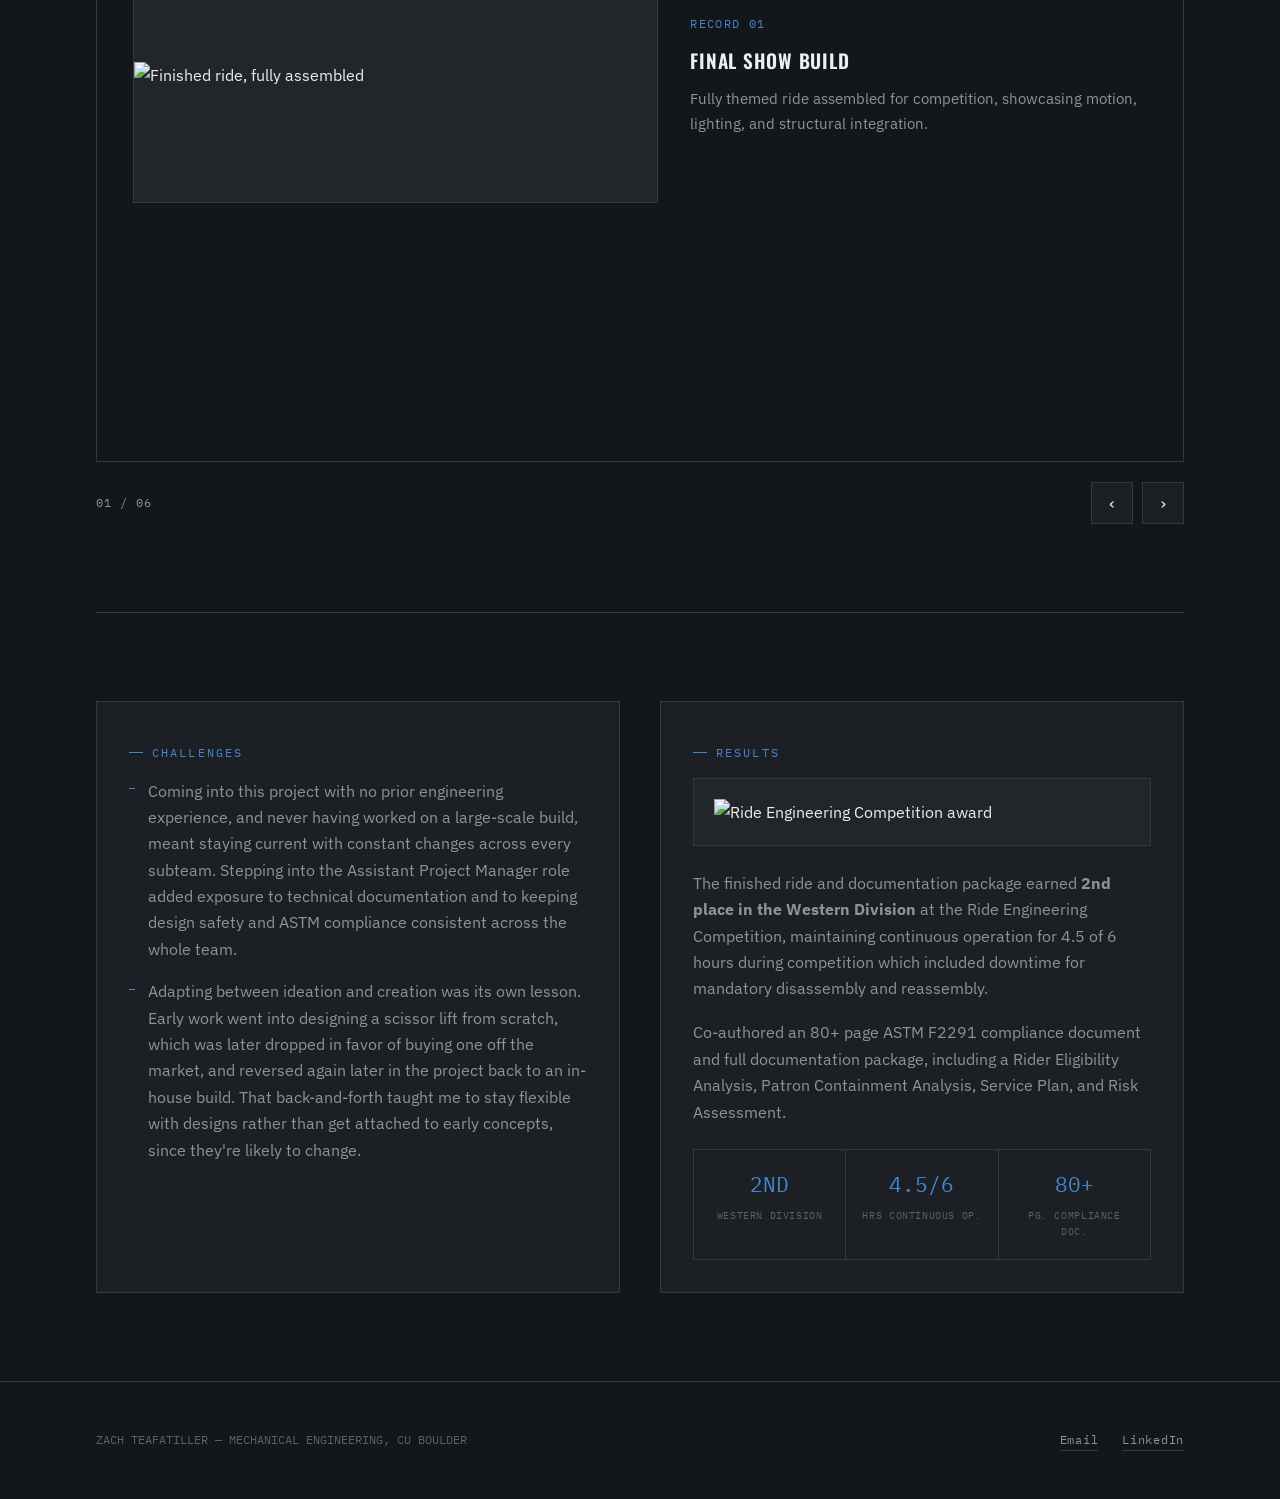
==== commit 34663375: "2.1 Updated language and resume file" ====
--- a/rec-project.html
+++ b/rec-project.html
@@ -40,7 +40,7 @@
         A ride entry built with CU's Theme Park Engineering and Design Club for the
         2026 Ride Engineering Competition. The Sunnyside Scrambler is a small-scale
         candy-themed ride capable of rotation and 1&nbsp;ft of vertical displacement,
-        reaching 2G of acceleration — engineered to meet ASTM F2291 amusement ride
+        reaching 2G of acceleration. Additionally, it was engineered to meet ASTM F2291 amusement ride
         safety standards.
       </p>
       <div class="cover">
@@ -55,7 +55,7 @@
           <span class="eyebrow">Role</span>
           <ul>
             <li>Assistant Project Manager</li>
-            <li>Coordinated communication between subteams</li>
+            <li>Coordinated communication between subteams to integrate designs and maintain project milestones</li>
             <li>Prepared design review materials</li>
             <li>Co-authored an 80+ page ASTM F2291 compliance document</li>
           </ul>
@@ -64,10 +64,10 @@
           <span class="eyebrow">Engineering Scope</span>
           <ul>
             <li>Modified and designed parts within an 800+ component assembly</li>
-            <li>Scissor lift and structural design</li>
-            <li>Control panel box design &amp; fabrication</li>
-            <li>Ride assembly and troubleshooting</li>
-            <li>Laser-cut and engraved information plates for the ride and control panel</li>
+            <li>Designed and fabricated scissor lift capable of 1&nbsp;ft of vertical displacement using laser-cut parts while staying within size and packaging constraints</li>
+            <li>Designed and fabricated control panel boxes for the ride</li>
+            <li>Performed quick assembly and disassembly of the ride under timed conditions for portability testing</li>
+            <li>Laser-cut and engraved ASTM F1193.7 information plates for the ride and control panel</li>
           </ul>
         </div>
       </div>
@@ -173,7 +173,7 @@
             <li>
               Adapting between ideation and creation was its own lesson. Early work went
               into designing a scissor lift from scratch, which was later dropped in
-              favor of buying one off the market — then reversed again later in the
+              favor of buying one off the market, and reversed again later in the
               project back to an in-house build. That back-and-forth taught me to stay
               flexible with designs rather than get attached to early concepts, since
               they're likely to change.
@@ -189,7 +189,7 @@
           <p>
             The finished ride and documentation package earned <strong>2nd place in the
             Western Division</strong> at the Ride Engineering Competition, maintaining
-            continuous operation for 4.5 of 6 hours during competition — including
+            continuous operation for 4.5 of 6 hours during competition which included
             downtime for mandatory disassembly and reassembly.
           </p>
           <p>
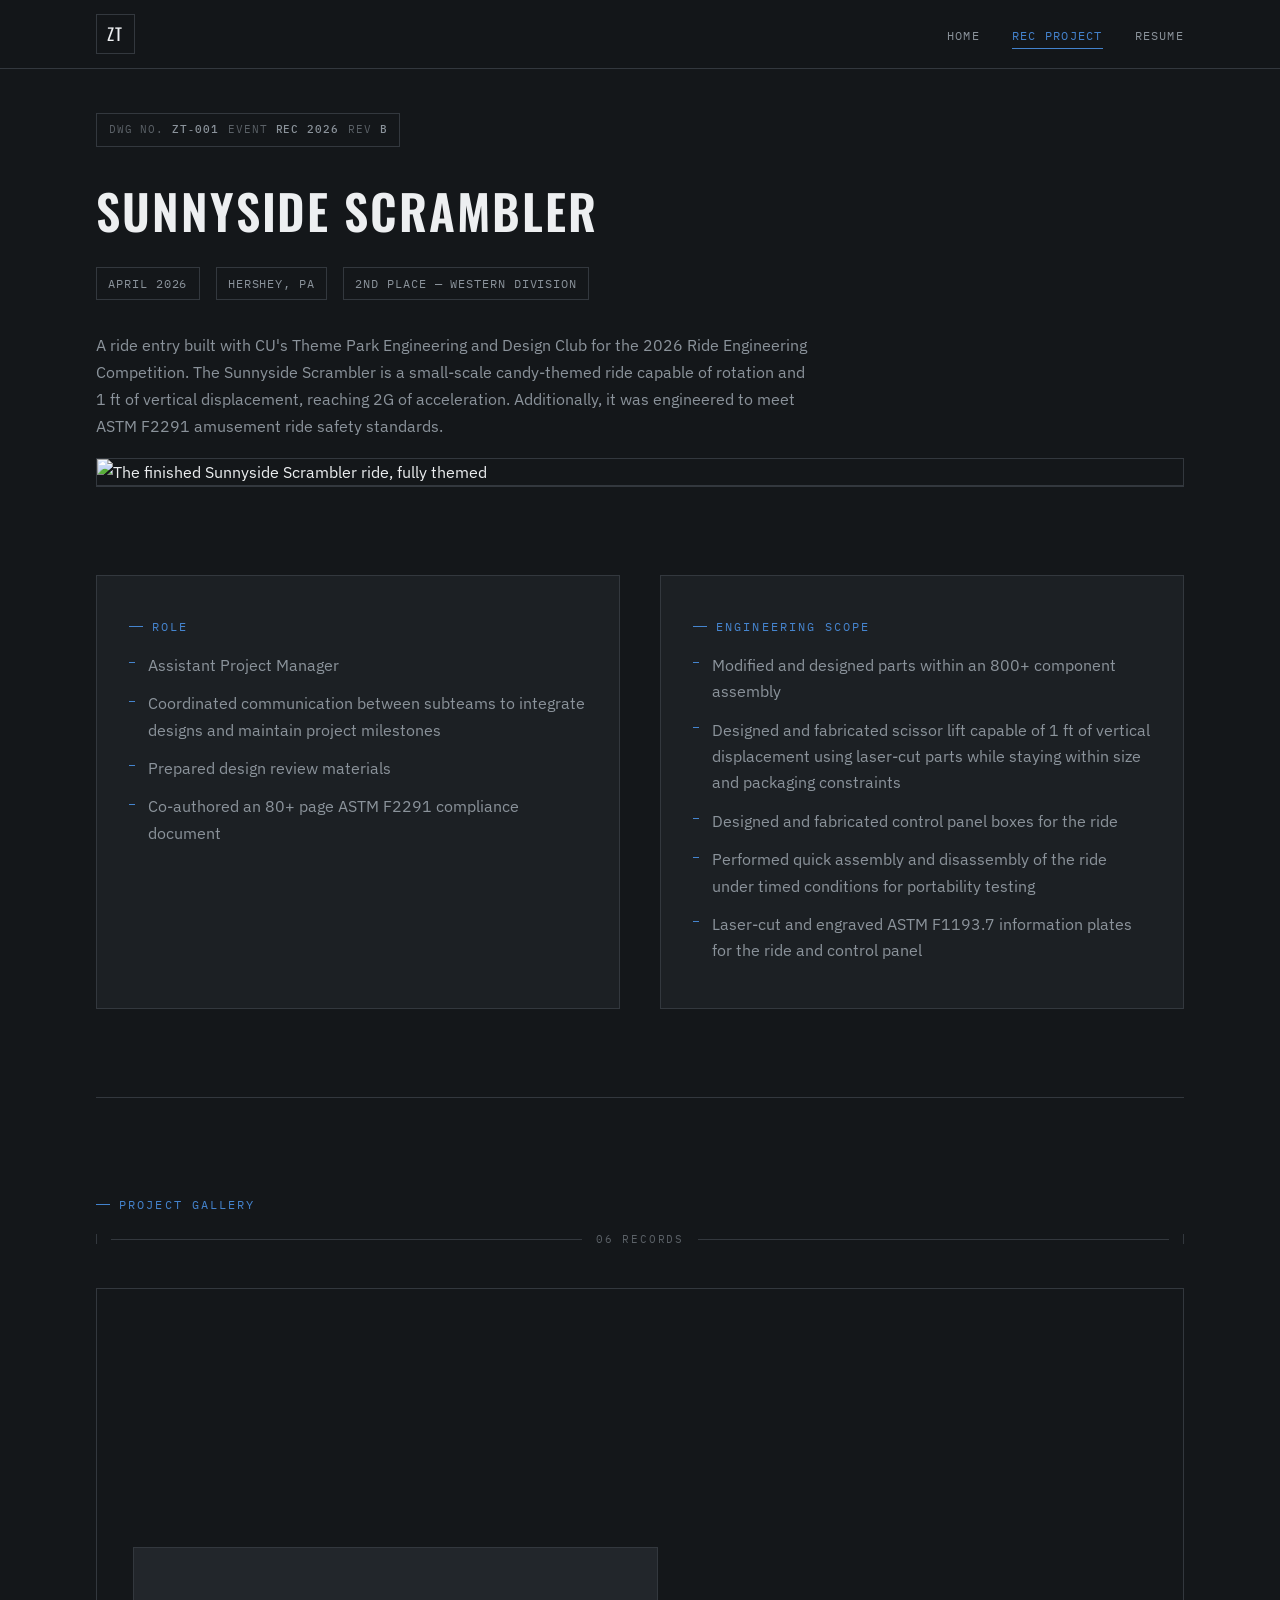
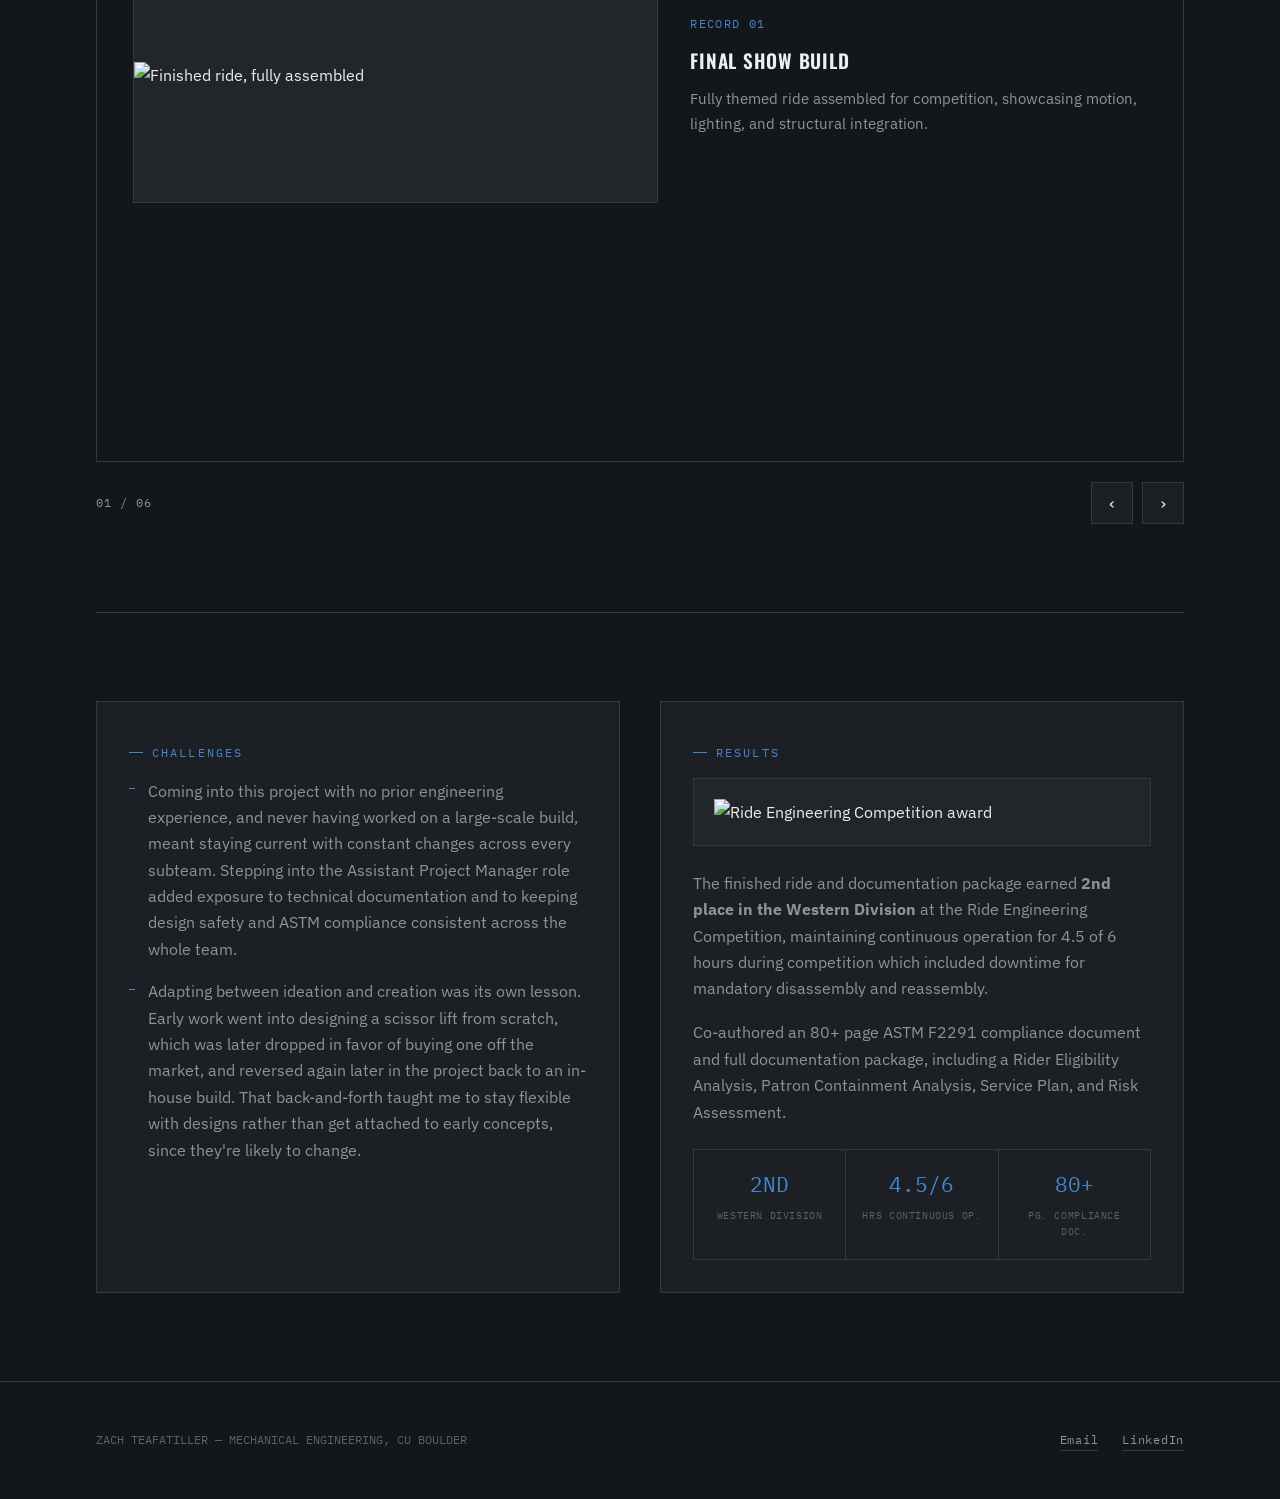
==== commit 664ccf47: "2.1.1 Renamed Index to Home in Navigation" ====
--- a/rec-project.html
+++ b/rec-project.html
@@ -13,7 +13,7 @@
     <div class="container bar">
       <a href="index.html" class="logo">ZT</a>
       <ul class="nav-links">
-        <li><a href="index.html">Index</a></li>
+        <li><a href="index.html">Home</a></li>
         <li><a href="rec-project.html" class="active">REC Project</a></li>
         <li><a href="resume.html">Resume</a></li>
       </ul>
